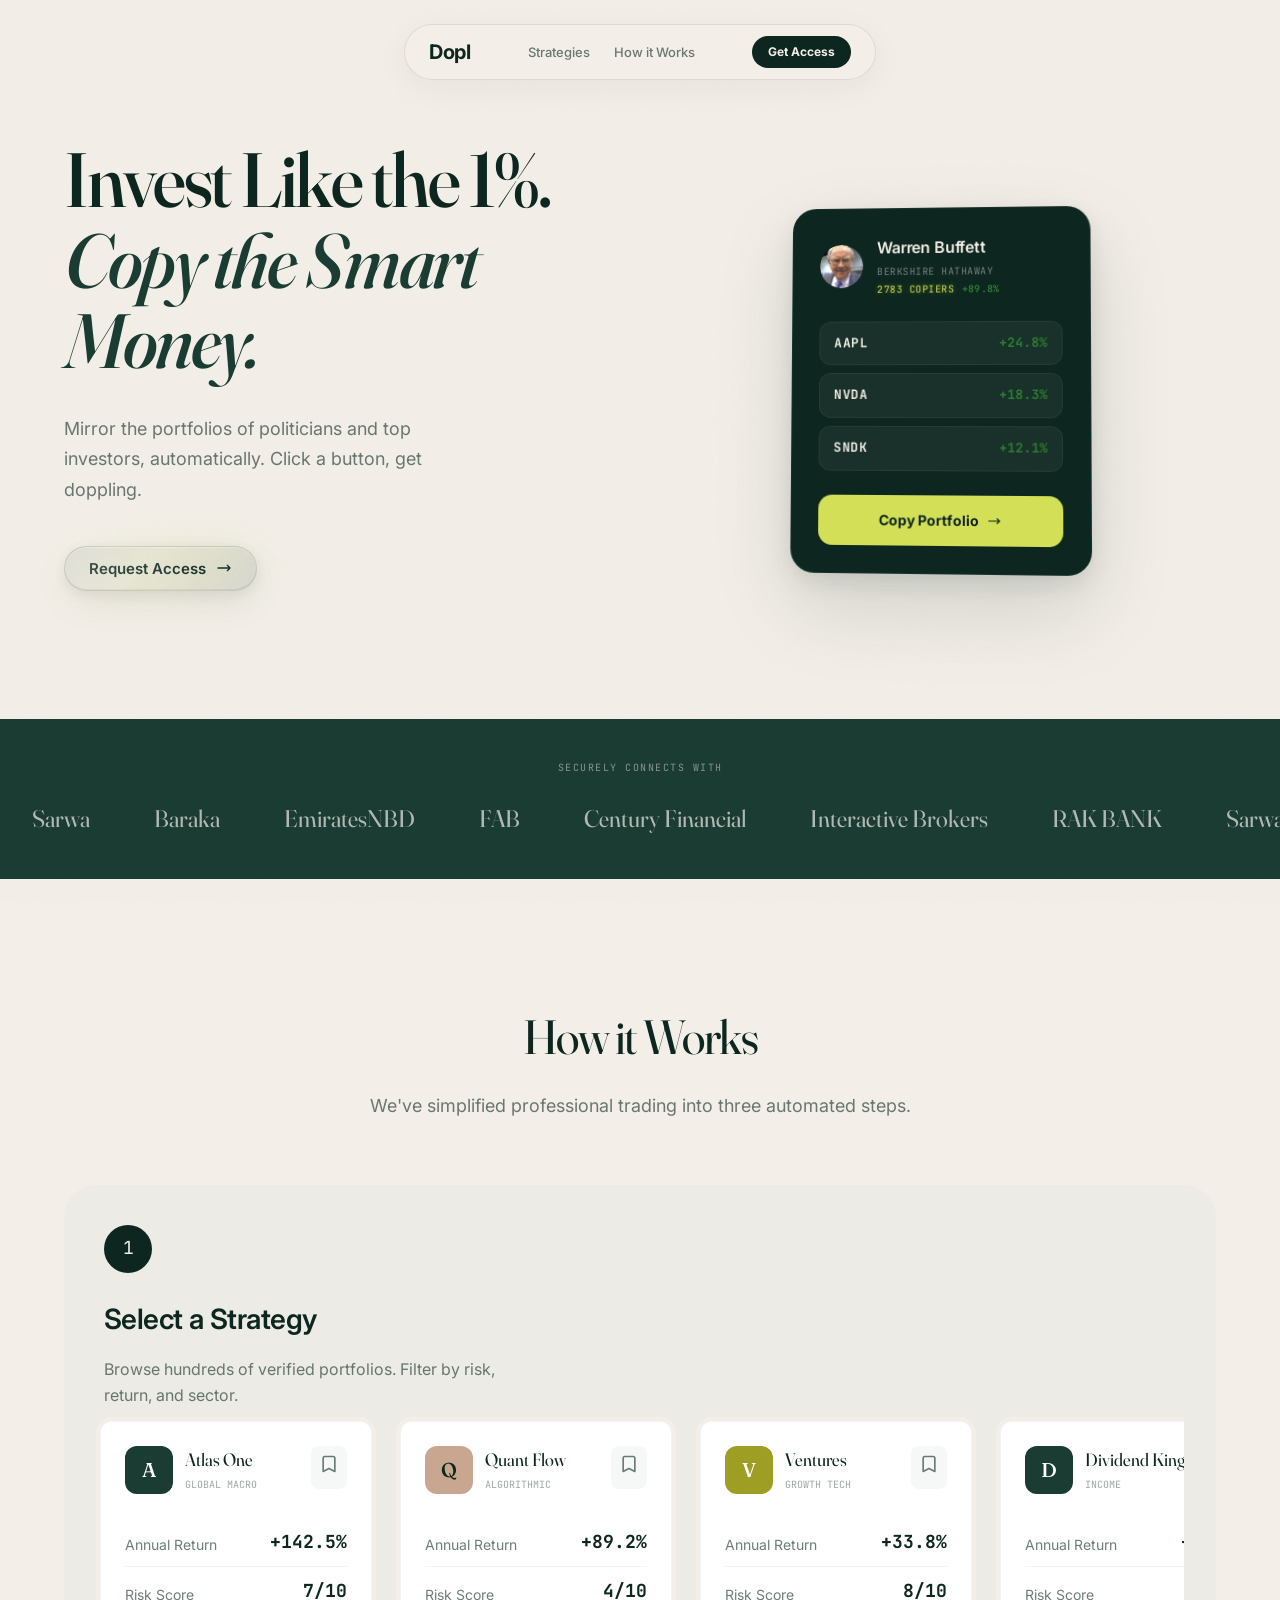
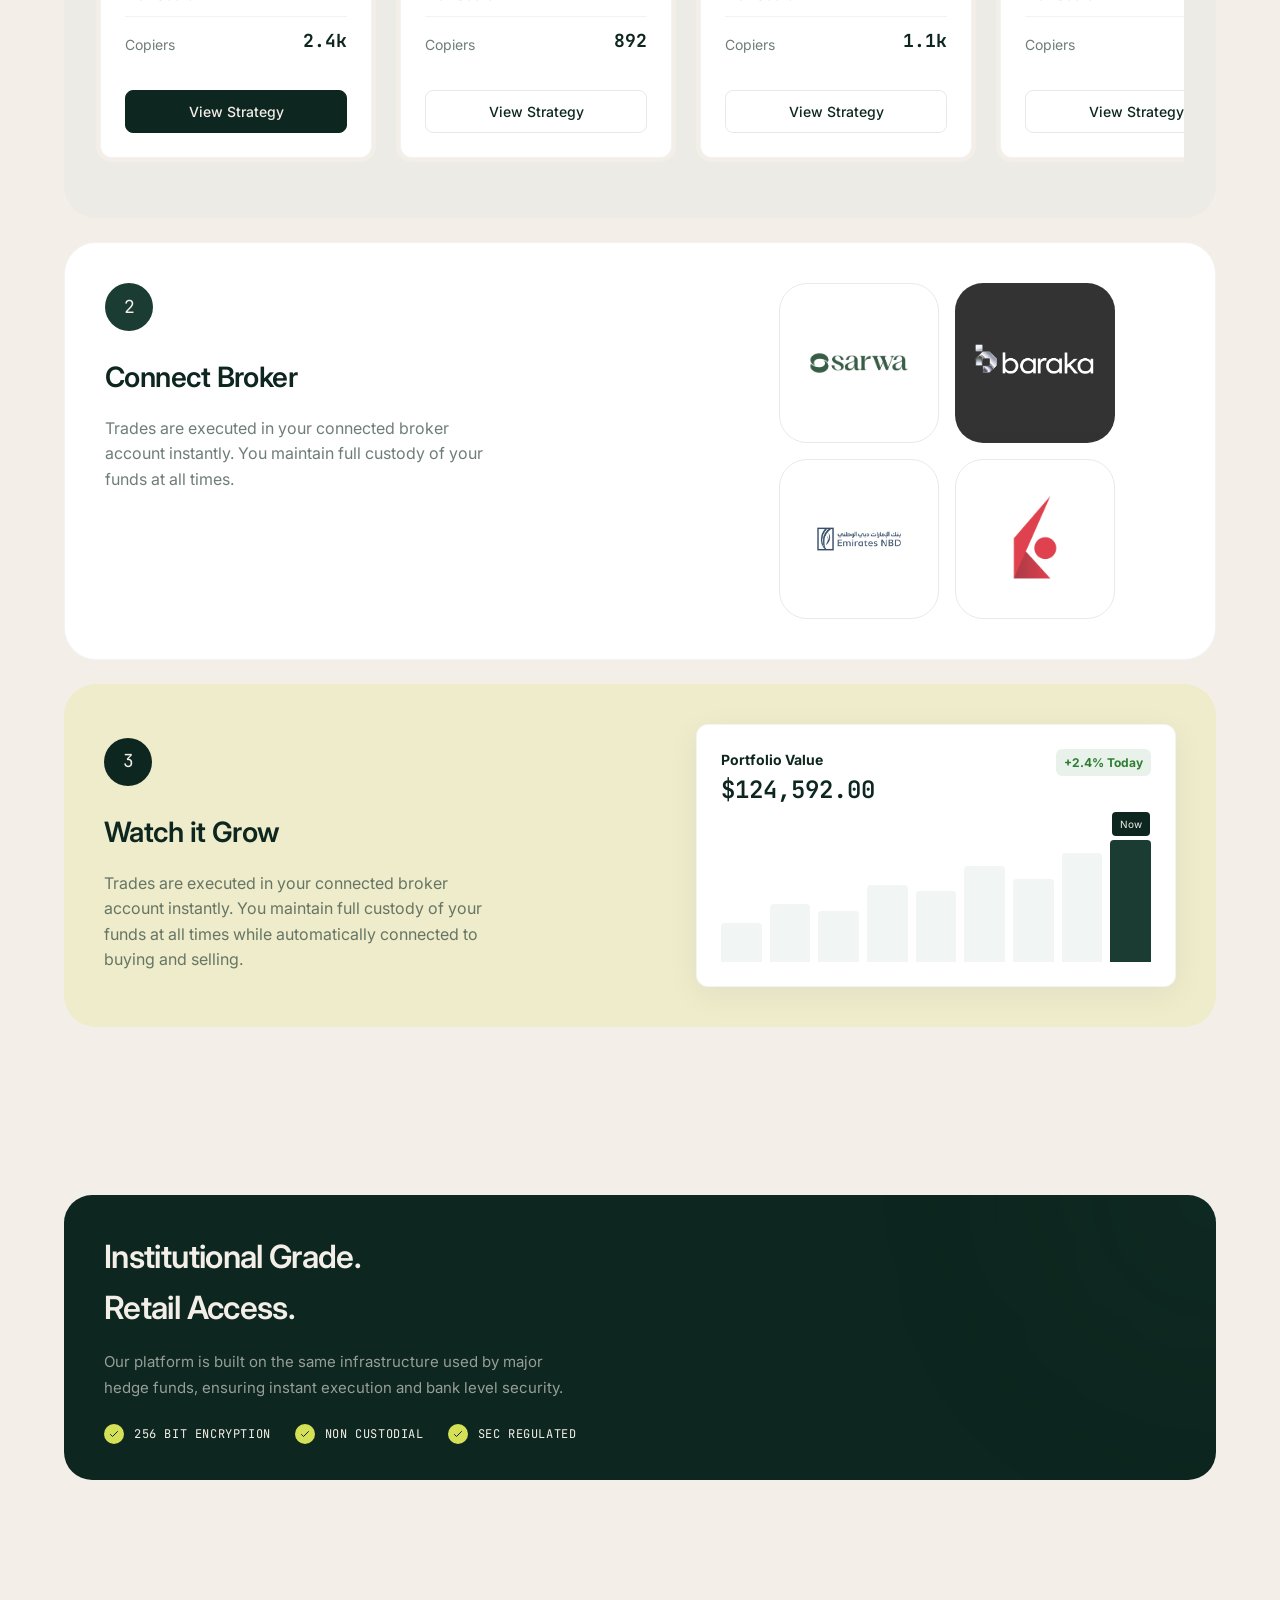
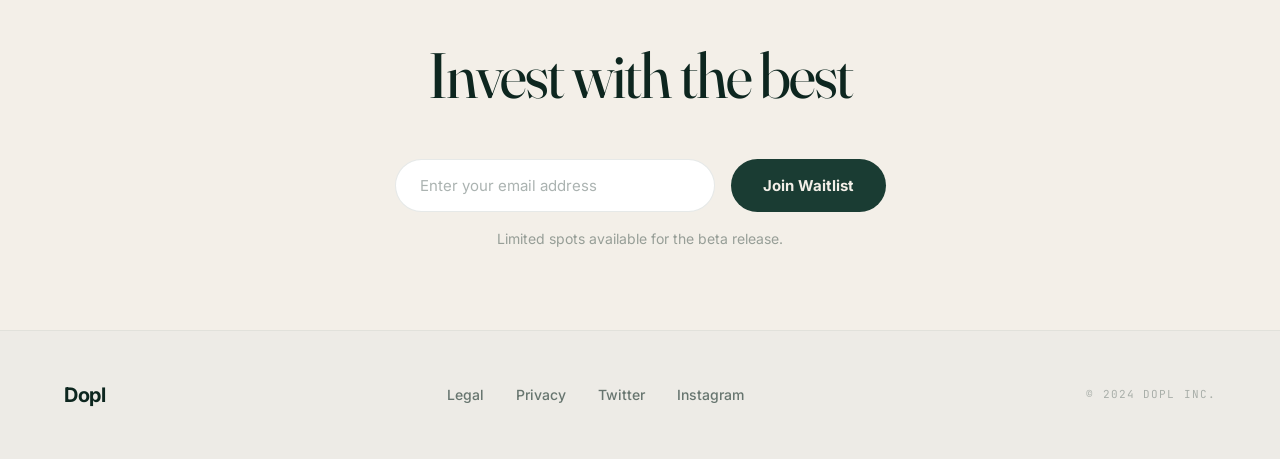
==== index.html @ 6d5a4314 "Initial commit: Dopl landing page" ====
<!DOCTYPE html>
<html lang="en">
<head>
  <meta charset="UTF-8">
  <meta name="viewport" content="width=device-width, initial-scale=1.0">
  <title>Dopl | Copy the Smart Money</title>

  <!-- SEO Meta -->
  <meta name="description" content="Mirror the trades of hedge funds, politicians, and top investors automatically. Non custodial, bank level security, instant execution.">
  <meta name="keywords" content="copy trading, investment, automated investing, portfolio management, hedge fund, smart money">

  <!-- Open Graph -->
  <meta property="og:title" content="Dopl | Copy the Smart Money">
  <meta property="og:description" content="Mirror the trades of hedge funds, politicians, and top investors automatically.">
  <meta property="og:type" content="website">
  <meta property="og:image" content="/images/og-image.png">

  <!-- Twitter Card -->
  <meta name="twitter:card" content="summary_large_image">
  <meta name="twitter:title" content="Dopl | Copy the Smart Money">
  <meta name="twitter:description" content="Mirror the trades of hedge funds, politicians, and top investors automatically.">

  <!-- Fonts -->
  <link rel="preconnect" href="https://fonts.googleapis.com">
  <link rel="preconnect" href="https://fonts.gstatic.com" crossorigin>
  <link href="https://fonts.googleapis.com/css2?family=Fraunces:ital,opsz,wght@0,9..144,300;0,9..144,400;0,9..144,500;0,9..144,600;0,9..144,700;1,9..144,400;1,9..144,500;1,9..144,600&family=Inter:wght@400;500;600;700&family=JetBrains+Mono:wght@400;500;600&display=swap" rel="stylesheet">

  <!-- Styles -->
  <link rel="stylesheet" href="styles.css">
</head>
<body>
  <!-- Paper Texture Overlay -->
  <div class="paper-texture"></div>

  <!-- Navigation (Floating Pill) -->
  <nav class="nav">
    <div class="nav-pill">
      <a href="/" class="nav-logo">Dopl</a>
      <div class="nav-links">
        <a href="#how-it-works">Strategies</a>
        <a href="#how-it-works">How it Works</a>
      </div>
      <a href="#waitlist" class="nav-cta">Get Access</a>
    </div>
  </nav>

  <!-- Hero Section (Two Column) -->
  <section class="hero">
    <div class="container hero-grid">
      <!-- Left: Copy (headline + subheadline) -->
      <div class="hero-copy" data-animate>
        <h1 class="hero-headline">
          Invest Like the 1%. <br>
          <span class="hero-headline-accent">Copy the Smart Money.</span>
        </h1>

        <p class="hero-subheadline">
          Mirror the portfolios of politicians and top investors, automatically. Click a button, get doppling.
        </p>
      </div>

      <!-- Left: Actions (buttons + trust) -->
      <div class="hero-actions" data-animate>
        <div class="hero-buttons">
          <div class="btn-glow-wrap">
            <div class="btn-glow"></div>
            <div class="hero-cta-wrap">
              <button class="btn-primary hero-cta-trigger">
                Request Access
                <svg width="16" height="16" fill="none" stroke="currentColor" viewBox="0 0 24 24"><path stroke-linecap="round" stroke-linejoin="round" stroke-width="2" d="M17 8l4 4m0 0l-4 4m4-4H3"></path></svg>
              </button>
              <form class="hero-cta-form">
                <input type="email" class="hero-cta-input" placeholder="Enter your email" required>
                <button type="submit" class="hero-cta-submit">
                  <svg width="16" height="16" fill="none" stroke="currentColor" viewBox="0 0 24 24"><path stroke-linecap="round" stroke-linejoin="round" stroke-width="2" d="M17 8l4 4m0 0l-4 4m4-4H3"></path></svg>
                </button>
              </form>
            </div>
          </div>
        </div>

      </div>

      <!-- Right: Rotating Portfolio Card -->
      <div class="hero-visual" data-animate>
        <div class="hero-card-wrap">
          <div class="depth-portfolio" id="hero-card">
            <div class="dp-header">
              <div class="dp-avatar">
                <img src="images/buffett.jpg" alt="Warren Buffett" class="dp-avatar-img" id="card-avatar">
              </div>
              <div>
                <div class="dp-name" id="card-name">Warren Buffett</div>
                <div class="dp-tag" id="card-tag">Berkshire Hathaway</div>
                <div class="dp-tag-row">
                  <span class="dp-copiers" id="card-copiers">2783 copiers</span>
                  <span class="dp-return-badge positive" id="card-return">+89.8%</span>
                </div>
              </div>
            </div>
            <div class="dp-holdings" id="card-holdings">
              <div class="dp-holding">
                <span class="dp-ticker">AAPL</span>
                <span class="dp-holding-return positive">+24.8%</span>
              </div>
              <div class="dp-holding">
                <span class="dp-ticker">NVDA</span>
                <span class="dp-holding-return positive">+18.3%</span>
              </div>
              <div class="dp-holding">
                <span class="dp-ticker">SNDK</span>
                <span class="dp-holding-return positive">+12.1%</span>
              </div>
            </div>
            <div class="dp-cta">
              <span>Copy Portfolio</span>
              <svg width="14" height="14" fill="none" stroke="currentColor" viewBox="0 0 24 24"><path stroke-linecap="round" stroke-linejoin="round" stroke-width="2" d="M17 8l4 4m0 0l-4 4m4-4H3"/></svg>
            </div>
          </div>
        </div>
      </div>
    </div>
  </section>

  <!-- Broker Ticker -->
  <section class="broker-ticker">
    <div class="container">
      <p class="ticker-label">Securely connects with</p>
    </div>
    <div class="ticker-track">
      <div class="ticker-content">
        <span>Sarwa</span>
        <span>Baraka</span>
        <span>EmiratesNBD</span>
        <span>FAB</span>
        <span>Century Financial</span>
        <span>Interactive Brokers</span>
        <span>RAK BANK</span>
        <span>Sarwa</span>
        <span>Baraka</span>
        <span>EmiratesNBD</span>
        <span>FAB</span>
        <span>Century Financial</span>
        <span>Interactive Brokers</span>
        <span>RAK BANK</span>
      </div>
    </div>
  </section>

  <!-- How It Works (Bento Grid) -->
  <section id="how-it-works" class="how-it-works">
    <div class="container">
      <div class="section-header" data-animate>
        <h2 class="section-title">How it Works</h2>
        <p class="section-subtitle">We've simplified professional trading into three automated steps.</p>
      </div>

      <div class="bento-grid">
        <!-- Step 1: Full Width with scrollable strategies -->
        <div class="bento-card bento-full bento-stone" data-animate>
          <div class="bento-text">
            <div class="bento-number">1</div>
            <h3 class="bento-title">Select a Strategy</h3>
            <p class="bento-description">Browse hundreds of verified portfolios. Filter by risk, return, and sector.</p>
          </div>
          <div class="bento-strategies-scroll">
            <!-- Card 1 -->
            <div class="strategy-card">
              <div class="strategy-card-inner">
                <div class="strategy-top">
                  <div class="strategy-info">
                    <div class="strategy-avatar bg-forest">A</div>
                    <div>
                      <h3 class="strategy-name">Atlas One</h3>
                      <p class="strategy-category">Global Macro</p>
                    </div>
                  </div>
                  <div class="strategy-bookmark">
                    <svg width="20" height="20" fill="none" stroke="currentColor" viewBox="0 0 24 24"><path stroke-linecap="round" stroke-linejoin="round" stroke-width="2" d="M5 5a2 2 0 012-2h10a2 2 0 012 2v16l-7-3.5L5 21V5z"></path></svg>
                  </div>
                </div>
                <div class="strategy-stats">
                  <div class="strategy-stat">
                    <span class="strategy-stat-label">Annual Return</span>
                    <span class="strategy-stat-value positive">+142.5%</span>
                  </div>
                  <div class="strategy-stat">
                    <span class="strategy-stat-label">Risk Score</span>
                    <span class="strategy-stat-value">7/10</span>
                  </div>
                  <div class="strategy-stat">
                    <span class="strategy-stat-label">Copiers</span>
                    <span class="strategy-stat-value">2.4k</span>
                  </div>
                </div>
                <button class="strategy-btn strategy-btn-primary">View Strategy</button>
              </div>
            </div>

            <!-- Card 2 -->
            <div class="strategy-card">
              <div class="strategy-card-inner">
                <div class="strategy-top">
                  <div class="strategy-info">
                    <div class="strategy-avatar bg-clay">Q</div>
                    <div>
                      <h3 class="strategy-name">Quant Flow</h3>
                      <p class="strategy-category">Algorithmic</p>
                    </div>
                  </div>
                  <div class="strategy-bookmark">
                    <svg width="20" height="20" fill="none" stroke="currentColor" viewBox="0 0 24 24"><path stroke-linecap="round" stroke-linejoin="round" stroke-width="2" d="M5 5a2 2 0 012-2h10a2 2 0 012 2v16l-7-3.5L5 21V5z"></path></svg>
                  </div>
                </div>
                <div class="strategy-stats">
                  <div class="strategy-stat">
                    <span class="strategy-stat-label">Annual Return</span>
                    <span class="strategy-stat-value positive">+89.2%</span>
                  </div>
                  <div class="strategy-stat">
                    <span class="strategy-stat-label">Risk Score</span>
                    <span class="strategy-stat-value">4/10</span>
                  </div>
                  <div class="strategy-stat">
                    <span class="strategy-stat-label">Copiers</span>
                    <span class="strategy-stat-value">892</span>
                  </div>
                </div>
                <button class="strategy-btn">View Strategy</button>
              </div>
            </div>

            <!-- Card 3 -->
            <div class="strategy-card">
              <div class="strategy-card-inner">
                <div class="strategy-top">
                  <div class="strategy-info">
                    <div class="strategy-avatar bg-highlight-dark">V</div>
                    <div>
                      <h3 class="strategy-name">Ventures</h3>
                      <p class="strategy-category">Growth Tech</p>
                    </div>
                  </div>
                  <div class="strategy-bookmark">
                    <svg width="20" height="20" fill="none" stroke="currentColor" viewBox="0 0 24 24"><path stroke-linecap="round" stroke-linejoin="round" stroke-width="2" d="M5 5a2 2 0 012-2h10a2 2 0 012 2v16l-7-3.5L5 21V5z"></path></svg>
                  </div>
                </div>
                <div class="strategy-stats">
                  <div class="strategy-stat">
                    <span class="strategy-stat-label">Annual Return</span>
                    <span class="strategy-stat-value positive">+33.8%</span>
                  </div>
                  <div class="strategy-stat">
                    <span class="strategy-stat-label">Risk Score</span>
                    <span class="strategy-stat-value">8/10</span>
                  </div>
                  <div class="strategy-stat">
                    <span class="strategy-stat-label">Copiers</span>
                    <span class="strategy-stat-value">1.1k</span>
                  </div>
                </div>
                <button class="strategy-btn">View Strategy</button>
              </div>
            </div>

            <!-- Card 4 -->
            <div class="strategy-card">
              <div class="strategy-card-inner">
                <div class="strategy-top">
                  <div class="strategy-info">
                    <div class="strategy-avatar bg-forest">D</div>
                    <div>
                      <h3 class="strategy-name">Dividend Kings</h3>
                      <p class="strategy-category">Income</p>
                    </div>
                  </div>
                  <div class="strategy-bookmark">
                    <svg width="20" height="20" fill="none" stroke="currentColor" viewBox="0 0 24 24"><path stroke-linecap="round" stroke-linejoin="round" stroke-width="2" d="M5 5a2 2 0 012-2h10a2 2 0 012 2v16l-7-3.5L5 21V5z"></path></svg>
                  </div>
                </div>
                <div class="strategy-stats">
                  <div class="strategy-stat">
                    <span class="strategy-stat-label">Annual Return</span>
                    <span class="strategy-stat-value positive">+18.4%</span>
                  </div>
                  <div class="strategy-stat">
                    <span class="strategy-stat-label">Risk Score</span>
                    <span class="strategy-stat-value">3/10</span>
                  </div>
                  <div class="strategy-stat">
                    <span class="strategy-stat-label">Copiers</span>
                    <span class="strategy-stat-value">3.2k</span>
                  </div>
                </div>
                <button class="strategy-btn">View Strategy</button>
              </div>
            </div>

            <!-- Card 5 -->
            <div class="strategy-card">
              <div class="strategy-card-inner">
                <div class="strategy-top">
                  <div class="strategy-info">
                    <div class="strategy-avatar bg-clay">M</div>
                    <div>
                      <h3 class="strategy-name">Momentum</h3>
                      <p class="strategy-category">Swing Trade</p>
                    </div>
                  </div>
                  <div class="strategy-bookmark">
                    <svg width="20" height="20" fill="none" stroke="currentColor" viewBox="0 0 24 24"><path stroke-linecap="round" stroke-linejoin="round" stroke-width="2" d="M5 5a2 2 0 012-2h10a2 2 0 012 2v16l-7-3.5L5 21V5z"></path></svg>
                  </div>
                </div>
                <div class="strategy-stats">
                  <div class="strategy-stat">
                    <span class="strategy-stat-label">Annual Return</span>
                    <span class="strategy-stat-value positive">+67.2%</span>
                  </div>
                  <div class="strategy-stat">
                    <span class="strategy-stat-label">Risk Score</span>
                    <span class="strategy-stat-value">6/10</span>
                  </div>
                  <div class="strategy-stat">
                    <span class="strategy-stat-label">Copiers</span>
                    <span class="strategy-stat-value">1.8k</span>
                  </div>
                </div>
                <button class="strategy-btn">View Strategy</button>
              </div>
            </div>

            <!-- Card 6 -->
            <div class="strategy-card">
              <div class="strategy-card-inner">
                <div class="strategy-top">
                  <div class="strategy-info">
                    <div class="strategy-avatar bg-highlight-dark">S</div>
                    <div>
                      <h3 class="strategy-name">Safe Haven</h3>
                      <p class="strategy-category">Defensive</p>
                    </div>
                  </div>
                  <div class="strategy-bookmark">
                    <svg width="20" height="20" fill="none" stroke="currentColor" viewBox="0 0 24 24"><path stroke-linecap="round" stroke-linejoin="round" stroke-width="2" d="M5 5a2 2 0 012-2h10a2 2 0 012 2v16l-7-3.5L5 21V5z"></path></svg>
                  </div>
                </div>
                <div class="strategy-stats">
                  <div class="strategy-stat">
                    <span class="strategy-stat-label">Annual Return</span>
                    <span class="strategy-stat-value positive">+12.1%</span>
                  </div>
                  <div class="strategy-stat">
                    <span class="strategy-stat-label">Risk Score</span>
                    <span class="strategy-stat-value">2/10</span>
                  </div>
                  <div class="strategy-stat">
                    <span class="strategy-stat-label">Copiers</span>
                    <span class="strategy-stat-value">4.5k</span>
                  </div>
                </div>
                <button class="strategy-btn">View Strategy</button>
              </div>
            </div>
          </div>
        </div>

        <!-- Step 2: Full Width -->
        <div class="bento-card bento-full bento-white" data-animate>
          <div class="bento-step2-layout">
            <div class="bento-step2-text">
              <div class="bento-number bento-number-forest">2</div>
              <h3 class="bento-title">Connect Broker</h3>
              <p class="bento-description bento-description-sm">Trades are executed in your connected broker account instantly. You maintain full custody of your funds at all times.</p>
            </div>
            <div class="bento-broker-icons">
              <div class="broker-icon-box">
                <img src="images/sarwa.png" alt="Sarwa" class="broker-logo">
              </div>
              <div class="broker-icon-box">
                <img src="images/baraka.png" alt="Baraka" class="broker-logo broker-logo-dark">
              </div>
              <div class="broker-icon-box">
                <img src="images/ENBD.jpg" alt="Emirates NBD" class="broker-logo">
              </div>
              <div class="broker-icon-box">
                <img src="images/interactive brokers .png" alt="Interactive Brokers" class="broker-logo">
              </div>
            </div>
          </div>
        </div>

        <!-- Step 3: Full Width -->
        <div class="bento-card bento-full bento-highlight" data-animate>
          <div class="bento-step3-layout">
            <div class="bento-text">
              <div class="bento-number">3</div>
              <h3 class="bento-title">Watch it Grow</h3>
              <p class="bento-description">Trades are executed in your connected broker account instantly. You maintain full custody of your funds at all times while automatically connected to buying and selling.</p>
            </div>
            <div class="bento-portfolio-card">
              <div class="portfolio-card-header">
                <div>
                  <div class="portfolio-card-label">Portfolio Value</div>
                  <div class="portfolio-card-value">$124,592.00</div>
                </div>
                <div class="portfolio-card-badge">+2.4% Today</div>
              </div>
              <div class="portfolio-card-chart">
                <div class="pchart-bar" style="height: 30%"></div>
                <div class="pchart-bar" style="height: 45%"></div>
                <div class="pchart-bar" style="height: 40%"></div>
                <div class="pchart-bar" style="height: 60%"></div>
                <div class="pchart-bar" style="height: 55%"></div>
                <div class="pchart-bar" style="height: 75%"></div>
                <div class="pchart-bar" style="height: 65%"></div>
                <div class="pchart-bar" style="height: 85%"></div>
                <div class="pchart-bar pchart-bar-active" style="height: 95%">
                  <span class="pchart-now">Now</span>
                </div>
              </div>
            </div>
          </div>
        </div>
      </div>
    </div>
  </section>

  <!-- Trust Section (Dark Card) -->
  <section class="trust-section">
    <div class="container">
      <div class="trust-card" data-animate>
        <div class="trust-blur"></div>

        <div class="trust-content">
          <h2 class="trust-headline">Institutional Grade. <br>Retail Access.</h2>
          <p class="trust-description">Our platform is built on the same infrastructure used by major hedge funds, ensuring instant execution and bank level security.</p>

          <div class="trust-features">
            <div class="trust-feature">
              <div class="trust-check">
                <svg width="16" height="16" fill="none" stroke="currentColor" viewBox="0 0 24 24"><path stroke-linecap="round" stroke-linejoin="round" stroke-width="2" d="M5 13l4 4L19 7"></path></svg>
              </div>
              <span>256 bit Encryption</span>
            </div>
            <div class="trust-feature">
              <div class="trust-check">
                <svg width="16" height="16" fill="none" stroke="currentColor" viewBox="0 0 24 24"><path stroke-linecap="round" stroke-linejoin="round" stroke-width="2" d="M5 13l4 4L19 7"></path></svg>
              </div>
              <span>Non Custodial</span>
            </div>
            <div class="trust-feature">
              <div class="trust-check">
                <svg width="16" height="16" fill="none" stroke="currentColor" viewBox="0 0 24 24"><path stroke-linecap="round" stroke-linejoin="round" stroke-width="2" d="M5 13l4 4L19 7"></path></svg>
              </div>
              <span>SEC Regulated</span>
            </div>
          </div>
        </div>
      </div>
    </div>
  </section>

  <!-- Footer with Waitlist CTA -->
  <footer class="footer">
    <!-- Waitlist CTA -->
    <div class="footer-cta" id="waitlist">
      <h2 class="footer-cta-headline" data-animate>Invest with the best</h2>
      <form class="waitlist-form" data-animate>
        <input type="email" class="waitlist-input" placeholder="Enter your email address" required>
        <button type="submit" class="waitlist-btn">Join Waitlist</button>
      </form>
      <div class="waitlist-success">
        <svg width="18" height="18" fill="none" stroke="currentColor" viewBox="0 0 24 24"><path stroke-linecap="round" stroke-linejoin="round" stroke-width="2" d="M5 13l4 4L19 7"></path></svg>
        <span>You're on the list! <strong class="waitlist-position"></strong></span>
      </div>
      <div class="waitlist-error">Please enter a valid email address.</div>
      <p class="footer-cta-note" data-animate>Limited spots available for the beta release.</p>
    </div>

    <!-- Footer Bar -->
    <div class="footer-bar">
      <div class="container footer-bar-inner">
        <a href="/" class="nav-logo">Dopl</a>
        <div class="footer-links">
          <a href="#">Legal</a>
          <a href="#">Privacy</a>
          <a href="#">Twitter</a>
          <a href="#">Instagram</a>
        </div>
        <span class="footer-copy">&copy; 2024 Dopl Inc.</span>
      </div>
    </div>
  </footer>

  <script src="script.js"></script>
</body>
</html>
---- styles.css ----
/* ============================================
   CoPilot Landing Page v2
   Copy the Smart Money
   ============================================ */

:root {
  --paper: #F3EFE8;
  --ink: #0D261F;
  --forest: #1A3C33;
  --clay: #C9A690;
  --stone: #D0DCD9;
  --highlight: #D4E157;
  --positive: #2E7D32;
  --negative: #D64045;

  --font-heading: 'Fraunces', serif;
  --font-body: 'Inter', sans-serif;
  --font-mono: 'JetBrains Mono', monospace;

  --container-max: 1200px;
  --transition-fast: 0.15s ease;
  --transition-medium: 0.3s ease;
  --transition-slow: 0.6s cubic-bezier(0.4, 0, 0.2, 1);
}

/* Reset */
*, *::before, *::after { box-sizing: border-box; margin: 0; padding: 0; }
html { scroll-behavior: smooth; -webkit-font-smoothing: antialiased; -moz-osx-font-smoothing: grayscale; }

body {
  font-family: var(--font-body);
  background: var(--paper);
  color: var(--ink);
  line-height: 1.6;
  overflow-x: hidden;
}

::selection { background: var(--highlight); color: var(--ink); }

.paper-texture {
  position: fixed;
  inset: 0;
  pointer-events: none;
  z-index: 50;
  mix-blend-mode: multiply;
  background-image: url("data:image/svg+xml,%3Csvg viewBox='0 0 200 200' xmlns='http://www.w3.org/2000/svg'%3E%3Cfilter id='n'%3E%3CfeTurbulence type='fractalNoise' baseFrequency='0.65' numOctaves='3' stitchTiles='stitch'/%3E%3C/filter%3E%3Crect width='100%25' height='100%25' filter='url(%23n)' opacity='0.03'/%3E%3C/svg%3E");
  background-repeat: repeat;
  background-size: 200px 200px;
}

.container { max-width: var(--container-max); margin: 0 auto; padding: 0 24px; }

/* Shared Colors */
.bg-forest { background: var(--forest); color: #fff; }
.bg-clay { background: var(--clay); color: var(--ink); }
.bg-highlight { background: var(--highlight); color: var(--ink); }
.bg-highlight-dark { background: #9E9D24; color: #fff; }
.bg-stone { background: var(--stone); color: var(--ink); }
.bg-ink { background: var(--ink); color: var(--paper); }
.bg-forest-light { background: rgba(26, 60, 51, 0.08); color: var(--forest); }
.bg-clay-light { background: rgba(201, 166, 144, 0.15); color: #8B6914; }
.bg-highlight-light { background: rgba(212, 225, 87, 0.2); color: #5D6016; }
.positive { color: var(--positive); }

/* ============================================
   Navigation (Floating Pill)
   ============================================ */
.nav {
  position: fixed;
  top: 24px;
  left: 50%;
  transform: translateX(-50%);
  z-index: 100;
  width: 100%;
  max-width: 520px;
  padding: 0 24px;
}

.nav-pill {
  display: flex;
  align-items: center;
  justify-content: space-between;
  height: 56px;
  padding: 0 24px;
  background: rgba(243, 239, 232, 0.9);
  backdrop-filter: blur(16px);
  -webkit-backdrop-filter: blur(16px);
  border: 1px solid rgba(13, 38, 31, 0.1);
  border-radius: 100px;
  box-shadow: 0 8px 32px rgba(13, 38, 31, 0.05);
  transition: box-shadow var(--transition-medium);
}

.nav-logo {
  font-family: var(--font-body);
  font-size: 20px;
  font-weight: 700;
  color: var(--ink);
  text-decoration: none;
  letter-spacing: -0.02em;
}

.nav-links {
  display: flex;
  align-items: center;
  gap: 24px;
}

.nav-links a {
  font-size: 13px;
  font-weight: 500;
  color: rgba(13, 38, 31, 0.6);
  text-decoration: none;
  transition: color var(--transition-fast);
}

.nav-links a:hover { color: var(--ink); }

.nav-cta {
  display: inline-flex;
  align-items: center;
  padding: 6px 16px;
  background: var(--ink);
  color: var(--paper);
  font-size: 12px;
  font-weight: 700;
  text-decoration: none;
  border-radius: 100px;
  transition: transform var(--transition-fast), background var(--transition-fast);
}

.nav-cta:hover {
  transform: scale(1.05);
  background: rgba(13, 38, 31, 0.9);
}

/* ============================================
   Hero Section
   ============================================ */
.hero {
  padding: 140px 0 80px;
  position: relative;
}

.hero-grid {
  display: grid;
  grid-template-columns: 1fr 1fr;
  grid-template-rows: auto auto;
  grid-template-areas:
    "copy visual"
    "actions visual";
  gap: 0 48px;
  align-items: center;
}

.hero-copy {
  grid-area: copy;
  max-width: 540px;
  align-self: end;
}

.hero-actions {
  grid-area: actions;
  max-width: 540px;
  align-self: start;
}

.hero-visual {
  grid-area: visual;
}

.hero-badge {
  display: inline-flex;
  align-items: center;
  gap: 8px;
  padding: 6px 14px;
  background: rgba(26, 60, 51, 0.05);
  border: 1px solid rgba(26, 60, 51, 0.1);
  border-radius: 100px;
  margin-bottom: 32px;
}

.badge-dot {
  width: 6px;
  height: 6px;
  border-radius: 50%;
  background: var(--positive);
  animation: pulse-dot 2s ease-in-out infinite;
}

@keyframes pulse-dot {
  0%, 100% { opacity: 1; }
  50% { opacity: 0.3; }
}

.badge-label {
  font-family: var(--font-mono);
  font-size: 10px;
  text-transform: uppercase;
  letter-spacing: 0.1em;
  color: rgba(13, 38, 31, 0.6);
}

.hero-headline {
  font-family: var(--font-heading);
  font-size: clamp(48px, 6vw, 80px);
  font-weight: 500;
  line-height: 1.05;
  letter-spacing: -0.03em;
  color: var(--ink);
  margin-bottom: 32px;
  font-variation-settings: 'opsz' 144;
}

.hero-headline-accent {
  font-style: italic;
  color: var(--forest);
}

.hero-subheadline {
  font-size: 18px;
  color: rgba(13, 38, 31, 0.6);
  max-width: 400px;
  line-height: 1.7;
  margin-bottom: 0;
  padding-bottom: 40px;
}

/* Buttons */
.hero-buttons {
  display: flex;
  align-items: center;
  gap: 16px;
  margin-bottom: 48px;
}

.btn-glow-wrap {
  position: relative;
}

.btn-glow {
  position: absolute;
  inset: -6px;
  background: linear-gradient(135deg, rgba(255,255,255,0.6), rgba(212, 225, 87, 0.3), rgba(208, 220, 217, 0.5));
  border-radius: 100px;
  filter: blur(16px);
  opacity: 0.4;
  transition: opacity 0.4s;
  pointer-events: none;
}

.btn-glow-wrap:hover .btn-glow { opacity: 0.7; }

.btn-primary {
  position: relative;
  display: inline-flex;
  align-items: center;
  gap: 10px;
  padding: 12px 24px;
  background: linear-gradient(
    135deg,
    rgba(13, 38, 31, 0.12) 0%,
    rgba(13, 38, 31, 0.06) 40%,
    rgba(13, 38, 31, 0.10) 100%
  );
  color: var(--ink);
  font-family: var(--font-body);
  font-size: 15px;
  font-weight: 600;
  text-decoration: none;
  border-radius: 100px;
  border: 1px solid rgba(13, 38, 31, 0.1);
  cursor: pointer;
  backdrop-filter: blur(20px) saturate(1.4);
  -webkit-backdrop-filter: blur(20px) saturate(1.4);
  box-shadow:
    0 1px 0 0 rgba(255, 255, 255, 0.3) inset,
    0 -1px 0 0 rgba(0, 0, 0, 0.06) inset,
    0 4px 16px rgba(13, 38, 31, 0.08),
    0 12px 40px rgba(13, 38, 31, 0.06);
  transition: all 0.3s cubic-bezier(0.4, 0, 0.2, 1);
  overflow: hidden;
}

.btn-primary::before {
  content: '';
  position: absolute;
  top: 0;
  left: -100%;
  width: 200%;
  height: 100%;
  background: linear-gradient(
    90deg,
    transparent 0%,
    rgba(255, 255, 255, 0.12) 25%,
    rgba(255, 255, 255, 0.2) 50%,
    rgba(255, 255, 255, 0.12) 75%,
    transparent 100%
  );
  transition: left 0.6s cubic-bezier(0.4, 0, 0.2, 1);
  pointer-events: none;
}

.btn-primary:hover::before {
  left: 100%;
}

.btn-primary:hover {
  background: linear-gradient(
    135deg,
    rgba(13, 38, 31, 0.18) 0%,
    rgba(13, 38, 31, 0.10) 40%,
    rgba(13, 38, 31, 0.15) 100%
  );
  border-color: rgba(13, 38, 31, 0.18);
  box-shadow:
    0 1px 0 0 rgba(255, 255, 255, 0.35) inset,
    0 -1px 0 0 rgba(0, 0, 0, 0.06) inset,
    0 8px 24px rgba(13, 38, 31, 0.1),
    0 16px 48px rgba(13, 38, 31, 0.08);
  transform: translateY(-1px);
}

.btn-primary svg { transition: transform var(--transition-fast); }
.btn-primary:hover svg { transform: translateX(4px); }

.btn-secondary {
  display: inline-flex;
  align-items: center;
  gap: 8px;
  padding: 16px 32px;
  background: transparent;
  color: var(--ink);
  font-family: var(--font-body);
  font-size: 16px;
  font-weight: 500;
  text-decoration: none;
  border-radius: 100px;
  border: 1px solid rgba(13, 38, 31, 0.1);
  transition: background var(--transition-fast);
}

.btn-secondary:hover { background: rgba(208, 220, 217, 0.2); }

/* Hero CTA Expand */
.hero-cta-wrap {
  position: relative;
  display: inline-flex;
}

.hero-cta-trigger {
  transition: all 0.4s cubic-bezier(0.4, 0, 0.2, 1);
}

.hero-cta-form {
  position: absolute;
  top: 0;
  left: 0;
  right: 0;
  bottom: 0;
  display: flex;
  align-items: center;
  gap: 0;
  opacity: 0;
  pointer-events: none;
  transition: all 0.4s cubic-bezier(0.4, 0, 0.2, 1);
}

.hero-cta-wrap.expanded .hero-cta-trigger {
  opacity: 0;
  pointer-events: none;
}

.hero-cta-wrap.expanded .hero-cta-form {
  opacity: 1;
  pointer-events: auto;
}

.hero-cta-wrap.expanded {
  min-width: 340px;
}

.hero-cta-input {
  flex: 1;
  height: 100%;
  padding: 12px 16px;
  background: rgba(255, 255, 255, 0.9);
  border: 1px solid rgba(13, 38, 31, 0.15);
  border-right: none;
  border-radius: 100px 0 0 100px;
  font-family: var(--font-body);
  font-size: 14px;
  color: var(--ink);
  outline: none;
  transition: all 0.3s ease;
}

.hero-cta-input:focus {
  background: #fff;
  border-color: rgba(13, 38, 31, 0.3);
}

.hero-cta-input::placeholder {
  color: rgba(13, 38, 31, 0.4);
}

.hero-cta-submit {
  height: 100%;
  padding: 12px 20px;
  background: var(--ink);
  border: none;
  border-radius: 0 100px 100px 0;
  color: var(--paper);
  cursor: pointer;
  display: flex;
  align-items: center;
  justify-content: center;
  transition: all 0.3s ease;
}

.hero-cta-submit:hover {
  background: var(--forest);
}

.hero-cta-submit svg {
  transition: transform 0.3s ease;
}

.hero-cta-submit:hover svg {
  transform: translateX(3px);
}

.hero-cta-wrap.success .hero-cta-input {
  background: rgba(46, 125, 50, 0.1);
  border-color: var(--positive);
}

/* Hero Visual — Single Card */
.hero-visual {
  position: relative;
  display: flex;
  align-items: center;
  justify-content: center;
  perspective: 800px;
}

.hero-card-wrap {
  transform: rotateY(-3deg) rotateX(2deg);
  transition: transform 0.6s cubic-bezier(0.4, 0, 0.2, 1);
}

.hero-card-wrap:hover {
  transform: rotateY(0deg) rotateX(0deg);
}

.depth-portfolio {
  width: 300px;
  background: var(--ink);
  color: var(--paper);
  border-radius: 24px;
  padding: 28px;
  box-shadow:
    0 8px 24px rgba(13, 38, 31, 0.1),
    0 32px 80px rgba(13, 38, 31, 0.15),
    0 0 0 1px rgba(255, 255, 255, 0.05) inset;
}

/* Glitch transition for card rotation */
@keyframes glitch {
  0% { transform: translate(0); filter: blur(0); }
  15% { transform: translate(-3px, 1px) skewX(-2deg); filter: blur(1px); }
  30% { transform: translate(3px, -1px) skewX(2deg); filter: blur(2px); }
  45% { transform: translate(-2px, 2px) skewX(-1deg); filter: blur(1px); }
  60% { transform: translate(2px, -2px) skewX(1deg); filter: blur(0); }
  75% { transform: translate(-1px, 1px); filter: blur(0); }
  100% { transform: translate(0); filter: blur(0); }
}

.card-transitioning .dp-name,
.card-transitioning .dp-tag,
.card-transitioning .dp-copiers,
.card-transitioning .dp-return-badge,
.card-transitioning .dp-avatar-img,
.card-transitioning .dp-holding {
  animation: glitch 0.15s ease-out;
}

.dp-header {
  display: flex;
  align-items: center;
  gap: 14px;
  margin-bottom: 24px;
}

.dp-avatar {
  width: 44px;
  height: 44px;
  border-radius: 50%;
  display: flex;
  align-items: center;
  justify-content: center;
  flex-shrink: 0;
  overflow: hidden;
}

.dp-avatar svg { color: var(--paper); }

.dp-avatar-img {
  width: 100%;
  height: 100%;
  object-fit: cover;
  border-radius: 50%;
}

.dp-avatar-initials {
  font-family: var(--font-heading);
  font-size: 15px;
  font-weight: 600;
  color: var(--paper);
  font-variation-settings: 'opsz' 144;
  letter-spacing: -0.02em;
}

.dp-name {
  font-family: var(--font-body);
  font-size: 16px;
  font-weight: 600;
  color: var(--paper);
  letter-spacing: -0.01em;
}

.dp-tag {
  font-family: var(--font-mono);
  font-size: 10px;
  color: rgba(243, 239, 232, 0.45);
  text-transform: uppercase;
  letter-spacing: 0.05em;
  margin-top: 3px;
}

.dp-tag-row {
  display: flex;
  align-items: center;
  gap: 8px;
  margin-top: 2px;
}

.dp-copiers {
  font-family: var(--font-mono);
  font-size: 10px;
  letter-spacing: 0.05em;
  text-transform: uppercase;
  color: var(--highlight);
  text-shadow:
    0 0 6px rgba(212, 225, 87, 0.4),
    0 0 16px rgba(212, 225, 87, 0.2);
}

.dp-return-badge {
  font-family: var(--font-mono);
  font-size: 10px;
  font-weight: 700;
  letter-spacing: 0.02em;
}

.dp-holdings {
  display: flex;
  flex-direction: column;
  gap: 8px;
  margin-bottom: 24px;
}

.dp-holding {
  display: flex;
  justify-content: space-between;
  align-items: center;
  padding: 11px 14px;
  background: rgba(255, 255, 255, 0.05);
  border-radius: 12px;
  border: 1px solid rgba(255, 255, 255, 0.06);
}

.dp-ticker {
  font-family: var(--font-mono);
  font-size: 13px;
  font-weight: 700;
  color: var(--paper);
  letter-spacing: 0.05em;
}

.dp-holding-return {
  font-family: var(--font-mono);
  font-size: 13px;
  font-weight: 700;
}

.dp-cta {
  display: flex;
  align-items: center;
  justify-content: center;
  gap: 8px;
  padding: 14px;
  background: var(--highlight);
  color: var(--ink);
  border-radius: 14px;
  font-family: var(--font-body);
  font-size: 14px;
  font-weight: 700;
}

.bg-positive { background: var(--positive); }

/* ============================================
   Broker Ticker
   ============================================ */
.broker-ticker {
  background: var(--forest);
  color: var(--paper);
  padding: 40px 0;
  overflow: hidden;
  border-top: 1px solid rgba(13, 38, 31, 0.05);
  border-bottom: 1px solid rgba(13, 38, 31, 0.05);
}

.ticker-label {
  font-family: var(--font-mono);
  font-size: 10px;
  text-transform: uppercase;
  letter-spacing: 0.15em;
  text-align: center;
  opacity: 0.5;
  margin-bottom: 24px;
}

.ticker-track {
  position: relative;
  display: flex;
  overflow: hidden;
}

.ticker-content {
  display: flex;
  white-space: nowrap;
  gap: 64px;
  padding: 0 32px;
  animation: ticker 30s linear infinite;
}

.ticker-content span {
  font-family: var(--font-heading);
  font-size: 24px;
  opacity: 0.7;
  font-variation-settings: 'opsz' 144;
}

@keyframes ticker {
  0% { transform: translateX(0); }
  100% { transform: translateX(-50%); }
}

/* ============================================
   Section Headers
   ============================================ */
.section-header { text-align: center; margin-bottom: 64px; }

.section-title {
  font-family: var(--font-heading);
  font-size: clamp(32px, 4vw, 48px);
  font-weight: 400;
  color: var(--ink);
  margin-bottom: 16px;
  letter-spacing: -0.03em;
  font-variation-settings: 'opsz' 144;
}

.section-title-left { text-align: left; }

.section-subtitle {
  font-size: 18px;
  color: rgba(13, 38, 31, 0.6);
}

/* ============================================
   How It Works (Bento Grid)
   ============================================ */
.how-it-works { padding: 120px 0; }

.bento-grid {
  display: grid;
  grid-template-columns: 2fr 1fr;
  gap: 24px;
  grid-auto-rows: minmax(300px, auto);
}

.bento-card {
  border-radius: 32px;
  padding: 40px;
  position: relative;
  overflow: hidden;
  transition: background var(--transition-medium), box-shadow var(--transition-medium);
}

.bento-wide { grid-column: 1; }
.bento-narrow { grid-column: 2; }
.bento-full { grid-column: 1 / -1; }

.bento-stone { background: rgba(208, 220, 217, 0.2); }
.bento-stone:hover { background: rgba(208, 220, 217, 0.3); }
.bento-white {
  background: #fff;
  border: 1px solid rgba(13, 38, 31, 0.05);
}
.bento-white:hover { box-shadow: 0 16px 48px rgba(13, 38, 31, 0.06); }
.bento-highlight { background: rgba(212, 225, 87, 0.2); }

.bento-number {
  width: 48px;
  height: 48px;
  border-radius: 50%;
  background: var(--ink);
  color: var(--paper);
  display: flex;
  align-items: center;
  justify-content: center;
  font-family: var(--font-mono);
  font-size: 18px;
  margin-bottom: 24px;
}

.bento-number-forest {
  background: var(--forest);
  color: var(--paper);
}

.bento-title {
  font-family: var(--font-body);
  font-size: 28px;
  font-weight: 600;
  color: var(--ink);
  margin-bottom: 16px;
  letter-spacing: -0.02em;
}

.bento-description {
  font-size: 16px;
  color: rgba(13, 38, 31, 0.6);
  max-width: 400px;
  line-height: 1.6;
}

.bento-description-sm { font-size: 16px; }

/* Bento Step 1: Strategy Filter Card */
.bento-wide { display: flex; align-items: center; }
.bento-text { flex: 1; position: relative; z-index: 2; }

.bento-visual-right {
  position: absolute;
  right: 0;
  top: 50%;
  transform: translateY(-50%) translateX(25%) rotate(3deg);
  transition: transform 0.5s cubic-bezier(0.4, 0, 0.2, 1);
}

.bento-wide:hover .bento-visual-right {
  transform: translateY(-50%) translateX(0) rotate(0deg);
}

/* Horizontal scrollable strategies inside bento */
.bento-strategies-scroll {
  display: flex;
  gap: 20px;
  overflow-x: auto;
  overflow-y: hidden;
  padding: 8px 0 16px;
  margin: 0 -8px;
  scroll-snap-type: x mandatory;
  -webkit-overflow-scrolling: touch;
  scrollbar-width: none;
}

.bento-strategies-scroll::-webkit-scrollbar {
  display: none;
}

.bento-strategies-scroll .strategy-card {
  flex: 0 0 280px;
  scroll-snap-align: start;
  min-width: 280px;
}

.strategy-filter-card {
  width: 320px;
  background: #fff;
  border-radius: 12px;
  box-shadow: 0 16px 48px rgba(13, 38, 31, 0.08);
  padding: 16px;
}

.filter-header {
  display: flex;
  justify-content: space-between;
  align-items: center;
  padding-bottom: 12px;
  margin-bottom: 12px;
  border-bottom: 1px solid rgba(13, 38, 31, 0.05);
}

.filter-label {
  font-family: var(--font-mono);
  font-size: 10px;
  text-transform: uppercase;
  color: rgba(13, 38, 31, 0.4);
}

.filter-dots { display: flex; gap: 4px; }
.dot-red { width: 8px; height: 8px; border-radius: 50%; background: var(--negative); }
.dot-yellow { width: 8px; height: 8px; border-radius: 50%; background: var(--highlight); }
.dot-green { width: 8px; height: 8px; border-radius: 50%; background: var(--positive); }

.filter-rows { display: flex; flex-direction: column; gap: 8px; }

.filter-row {
  display: flex;
  align-items: center;
  gap: 12px;
  height: 40px;
  padding: 0 12px;
  background: var(--paper);
  border-radius: 8px;
}

.filter-swatch {
  width: 16px;
  height: 16px;
  border-radius: 4px;
}

.filter-bar {
  height: 8px;
  background: rgba(13, 38, 31, 0.1);
  border-radius: 100px;
}

/* Bento Step 2: Connect Broker Layout */
.bento-step2-layout {
  display: flex;
  align-items: flex-start;
  justify-content: space-between;
  gap: 80px;
}

.bento-step2-text {
  flex: 0 1 400px;
}

.bento-step2-text .bento-title {
  margin-bottom: 16px;
}

.bento-step2-text .bento-description {
  margin: 0;
}

.bento-broker-icons {
  display: grid;
  grid-template-columns: 1fr 1fr;
  gap: 16px;
  flex-shrink: 0;
  margin-right: 60px;
}

.broker-icon-box {
  width: 160px;
  height: 160px;
  background: transparent;
  border: 1.5px solid rgba(13, 38, 31, 0.12);
  border-radius: 28px;
  display: flex;
  align-items: center;
  justify-content: center;
  padding: 28px;
  opacity: 0.8;
  transition: opacity var(--transition-medium);
  overflow: hidden;
}

.broker-logo {
  width: 100%;
  height: 100%;
  object-fit: contain;
  border-radius: 8px;
}

.broker-icon-box:has(.broker-logo-dark) {
  background: #000;
  border-color: rgba(13, 38, 31, 0.12);
  padding: 8px;
}

.bento-white:hover .broker-icon-box { opacity: 1; }

.bento-broker-fade {
  position: absolute;
  bottom: 0;
  left: 0;
  right: 0;
  height: 160px;
  background: linear-gradient(to top, #fff, transparent);
  z-index: 5;
  pointer-events: none;
}

/* Bento Step 3: Portfolio Card */
.bento-step3-layout {
  display: flex;
  align-items: center;
  gap: 48px;
}

.bento-portfolio-card {
  flex: 1;
  max-width: 480px;
  background: #fff;
  border-radius: 12px;
  box-shadow: 0 8px 32px rgba(13, 38, 31, 0.06);
  border: 1px solid rgba(13, 38, 31, 0.05);
  padding: 24px;
  transition: transform var(--transition-medium);
}

.bento-narrow:hover .bento-portfolio-card { transform: scale(1.02); }

.portfolio-card-header {
  display: flex;
  justify-content: space-between;
  align-items: flex-start;
  margin-bottom: 24px;
}

.portfolio-card-label { font-size: 14px; font-weight: 700; color: var(--ink); }
.portfolio-card-value { font-family: var(--font-mono); font-size: 24px; font-weight: 600; color: var(--ink); }

.portfolio-card-badge {
  padding: 4px 8px;
  background: rgba(46, 125, 50, 0.1);
  color: var(--positive);
  font-size: 12px;
  font-weight: 700;
  border-radius: 6px;
}

.portfolio-card-chart {
  display: flex;
  align-items: flex-end;
  gap: 8px;
  height: 128px;
  width: 100%;
}

.pchart-bar {
  flex: 1;
  background: rgba(208, 220, 217, 0.3);
  border-radius: 4px 4px 0 0;
  transition: background var(--transition-medium);
  position: relative;
}

.pchart-bar:hover { background: var(--forest); }
.pchart-bar-active { background: var(--forest); }

.pchart-now {
  position: absolute;
  top: -28px;
  left: 50%;
  transform: translateX(-50%);
  background: var(--ink);
  color: var(--paper);
  font-size: 10px;
  padding: 4px 8px;
  border-radius: 4px;
  white-space: nowrap;
}

/* ============================================
   Trending Strategies
   ============================================ */
.strategies {
  padding: 120px 0;
  background: #fff;
  border-top: 1px solid rgba(13, 38, 31, 0.05);
  border-bottom: 1px solid rgba(13, 38, 31, 0.05);
}

.strategies-header {
  display: flex;
  justify-content: space-between;
  align-items: flex-end;
  margin-bottom: 48px;
  gap: 24px;
}

.strategies-label {
  font-family: var(--font-mono);
  font-size: 10px;
  text-transform: uppercase;
  letter-spacing: 0.15em;
  color: rgba(13, 38, 31, 0.4);
  margin-bottom: 4px;
}

.strategies-view-all {
  display: inline-flex;
  align-items: center;
  gap: 8px;
  font-size: 14px;
  font-weight: 500;
  color: var(--ink);
  text-decoration: none;
  transition: color var(--transition-fast);
}

.strategies-view-all:hover { color: var(--forest); }
.strategies-view-all svg { transition: transform var(--transition-fast); }
.strategies-view-all:hover svg { transform: translateX(4px); }

.strategies-grid {
  display: grid;
  grid-template-columns: repeat(3, 1fr);
  gap: 32px;
}

.strategy-card {
  background: var(--paper);
  border-radius: 16px;
  padding: 4px;
  transition: transform var(--transition-medium), box-shadow var(--transition-medium);
}

.strategy-card:hover {
  transform: translateY(-4px);
  box-shadow: 0 16px 48px rgba(13, 38, 31, 0.06);
}

.strategy-card-inner {
  background: #fff;
  border-radius: 12px;
  border: 1px solid rgba(13, 38, 31, 0.05);
  padding: 24px;
  height: 100%;
  display: flex;
  flex-direction: column;
}

.strategy-top {
  display: flex;
  justify-content: space-between;
  align-items: flex-start;
  margin-bottom: 24px;
}

.strategy-info {
  display: flex;
  align-items: center;
  gap: 12px;
}

.strategy-avatar {
  width: 48px;
  height: 48px;
  border-radius: 12px;
  display: flex;
  align-items: center;
  justify-content: center;
  font-family: var(--font-heading);
  font-size: 20px;
  font-weight: 500;
  flex-shrink: 0;
}

.strategy-name {
  font-family: var(--font-heading);
  font-size: 18px;
  font-weight: 400;
  color: var(--ink);
  font-variation-settings: 'opsz' 144;
}

.strategy-category {
  font-family: var(--font-mono);
  font-size: 10px;
  text-transform: uppercase;
  color: rgba(13, 38, 31, 0.4);
  margin-top: 2px;
}

.strategy-bookmark {
  padding: 8px;
  background: rgba(208, 220, 217, 0.2);
  border-radius: 8px;
  color: rgba(13, 38, 31, 0.6);
}

.strategy-stats {
  flex: 1;
  display: flex;
  flex-direction: column;
  gap: 0;
  margin-bottom: 24px;
}

.strategy-stat {
  display: flex;
  justify-content: space-between;
  align-items: flex-end;
  padding: 10px 0;
  border-bottom: 1px solid rgba(13, 38, 31, 0.05);
}

.strategy-stat:last-child { border-bottom: none; }

.strategy-stat-label {
  font-size: 14px;
  color: rgba(13, 38, 31, 0.6);
}

.strategy-stat-value {
  font-family: var(--font-mono);
  font-size: 18px;
  font-weight: 700;
  color: var(--ink);
}

.strategy-btn {
  display: block;
  width: 100%;
  padding: 12px;
  border: 1px solid rgba(13, 38, 31, 0.1);
  border-radius: 8px;
  background: transparent;
  color: var(--ink);
  font-family: var(--font-body);
  font-size: 14px;
  font-weight: 500;
  cursor: pointer;
  transition: background var(--transition-fast);
}

.strategy-btn:hover { background: rgba(208, 220, 217, 0.2); }

.strategy-btn-primary {
  background: var(--ink);
  color: var(--paper);
  border-color: var(--ink);
}

.strategy-btn-primary:hover { background: rgba(13, 38, 31, 0.9); }

/* ============================================
   Trust Section
   ============================================ */
.trust-section { padding: 48px 0 64px; }

.trust-card {
  background: var(--ink);
  border-radius: 28px;
  padding: 36px 40px;
  position: relative;
  overflow: hidden;
}

.trust-blur {
  position: absolute;
  top: 0;
  right: 0;
  width: 280px;
  height: 280px;
  background: rgba(26, 60, 51, 0.2);
  border-radius: 50%;
  filter: blur(100px);
  transform: translate(50%, -50%);
  pointer-events: none;
}

.trust-content {
  position: relative;
  z-index: 2;
  max-width: 560px;
}

.trust-headline {
  font-family: var(--font-body);
  font-size: clamp(24px, 3vw, 32px);
  font-weight: 600;
  color: var(--paper);
  margin-bottom: 16px;
  letter-spacing: -0.02em;
}

.trust-description {
  font-size: 15px;
  color: rgba(243, 239, 232, 0.6);
  max-width: 480px;
  line-height: 1.7;
}

.trust-features {
  display: flex;
  flex-wrap: wrap;
  gap: 12px 24px;
  margin-top: 24px;
}

.trust-feature {
  display: flex;
  align-items: center;
  gap: 10px;
}

.trust-check {
  width: 20px;
  height: 20px;
  border-radius: 50%;
  background: var(--highlight);
  display: flex;
  align-items: center;
  justify-content: center;
  color: var(--ink);
  flex-shrink: 0;
}

.trust-check svg {
  width: 12px;
  height: 12px;
}

.trust-feature span {
  font-family: var(--font-mono);
  font-size: 12px;
  text-transform: uppercase;
  letter-spacing: 0.05em;
  color: var(--paper);
}

/* ============================================
   Footer
   ============================================ */
.footer { background: var(--paper); }

.footer-cta {
  max-width: 640px;
  margin: 0 auto;
  padding: 80px 24px;
  text-align: center;
}

.footer-cta-headline {
  font-family: var(--font-heading);
  font-size: clamp(40px, 5vw, 64px);
  font-weight: 400;
  color: var(--ink);
  margin-bottom: 32px;
  letter-spacing: -0.03em;
  font-variation-settings: 'opsz' 144;
}

.waitlist-form {
  display: flex;
  justify-content: center;
  gap: 16px;
  margin-bottom: 16px;
}

.waitlist-input {
  width: 320px;
  padding: 16px 24px;
  border-radius: 100px;
  background: #fff;
  border: 1px solid rgba(13, 38, 31, 0.1);
  font-family: var(--font-body);
  font-size: 15px;
  color: var(--ink);
  outline: none;
  transition: border-color var(--transition-fast), box-shadow var(--transition-fast);
}

.waitlist-input::placeholder { color: rgba(13, 38, 31, 0.35); }
.waitlist-input:focus {
  border-color: var(--ink);
  box-shadow: 0 0 0 3px rgba(13, 38, 31, 0.08);
}

.waitlist-btn {
  padding: 16px 32px;
  background: var(--forest);
  color: var(--paper);
  border: none;
  border-radius: 100px;
  font-family: var(--font-body);
  font-size: 15px;
  font-weight: 700;
  cursor: pointer;
  transition: background var(--transition-fast);
  white-space: nowrap;
}

.waitlist-btn:hover { background: rgba(26, 60, 51, 0.9); }

.waitlist-success {
  display: none;
  align-items: center;
  justify-content: center;
  gap: 8px;
  margin-bottom: 8px;
  font-size: 14px;
  font-weight: 500;
  color: var(--positive);
}

.waitlist-success svg { flex-shrink: 0; }

.waitlist-error {
  display: none;
  font-size: 14px;
  color: var(--negative);
  margin-bottom: 8px;
}

.waitlist-form.success ~ .waitlist-success { display: flex; }
.waitlist-form.success { opacity: 0.5; pointer-events: none; }
.waitlist-form.error ~ .waitlist-error { display: block; }

.footer-cta-note {
  font-size: 14px;
  color: rgba(13, 38, 31, 0.4);
}

.footer-bar {
  border-top: 1px solid rgba(13, 38, 31, 0.05);
  background: rgba(208, 220, 217, 0.2);
  padding: 48px 0;
}

.footer-bar-inner {
  display: flex;
  justify-content: space-between;
  align-items: center;
  gap: 32px;
}

.footer-links {
  display: flex;
  gap: 32px;
}

.footer-links a {
  font-size: 14px;
  font-weight: 500;
  color: rgba(13, 38, 31, 0.6);
  text-decoration: none;
  transition: color var(--transition-fast);
}

.footer-links a:hover { color: var(--ink); }

.footer-copy {
  font-family: var(--font-mono);
  font-size: 11px;
  text-transform: uppercase;
  letter-spacing: 0.1em;
  color: rgba(13, 38, 31, 0.3);
}

/* ============================================
   Scroll Animations
   ============================================ */
[data-animate] {
  opacity: 0;
  transform: translateY(30px);
  transition: opacity var(--transition-slow), transform var(--transition-slow);
}

[data-animate].visible {
  opacity: 1;
  transform: translateY(0);
}

/* Stagger hero elements */
.hero-copy[data-animate] { transition-delay: 0s; }
.hero-visual[data-animate] { transition-delay: 0.2s; }
.hero-actions[data-animate] { transition-delay: 0.1s; }

/* ============================================
   Responsive
   ============================================ */

/* Safe area support for notched phones */
@supports (padding: env(safe-area-inset-bottom)) {
  body {
    padding-left: env(safe-area-inset-left);
    padding-right: env(safe-area-inset-right);
  }

  .footer-bar {
    padding-bottom: calc(48px + env(safe-area-inset-bottom));
  }

  .nav {
    top: calc(24px + env(safe-area-inset-top));
  }
}

@media (max-width: 1024px) {
  .hero-grid {
    grid-template-columns: 1fr;
    grid-template-areas:
      "copy"
      "visual"
      "actions";
    gap: 32px;
  }

  .hero-copy { max-width: 600px; align-self: auto; }
  .hero-actions { max-width: 600px; align-self: auto; }

  .hero-visual {
    justify-content: center;
  }

  .depth-portfolio { width: 280px; padding: 24px; }

  .bento-grid {
    grid-template-columns: 1fr;
  }

  .bento-wide, .bento-narrow, .bento-full {
    grid-column: auto;
  }

  .bento-visual-right {
    position: relative;
    right: auto;
    top: auto;
    transform: none;
    margin-top: 24px;
  }

  .bento-wide:hover .bento-visual-right {
    transform: none;
  }

  .bento-wide { flex-direction: column; }

  .bento-step3-layout { flex-direction: column; gap: 32px; }

  .strategies-grid {
    grid-template-columns: 1fr;
    max-width: 400px;
    margin: 0 auto;
  }

  .ticker-content { gap: 48px; }
  .ticker-content span { font-size: 20px; }
}

@media (max-width: 768px) {
  .nav { top: 16px; max-width: 100%; }
  .nav-links { display: none; }
  .nav-pill { padding: 0 12px 0 16px; }

  /* Larger touch target for mobile CTA */
  .nav-cta {
    padding: 10px 20px;
    font-size: 13px;
    min-height: 44px;
    display: inline-flex;
    align-items: center;
  }

  .hero { padding: 100px 0 48px; }

  .hero-headline { font-size: 44px; line-height: 1.05; }
  .hero-subheadline { font-size: 16px; padding-bottom: 0; }

  .hero-buttons {
    flex-direction: column;
    align-items: center;
    gap: 12px;
  }

  .btn-primary, .btn-secondary {
    width: 100%;
    justify-content: center;
    min-height: 52px;
  }

  .hero-cta-wrap {
    width: auto;
    margin: 0 auto;
  }

  .hero-cta-wrap.expanded {
    min-width: unset;
    width: 280px;
  }

  .hero-cta-trigger {
    width: auto;
    padding: 10px 20px;
    font-size: 14px;
  }

  .hero-cta-input {
    font-size: 16px; /* Prevents iOS zoom */
    padding: 8px 12px;
  }

  .hero-cta-submit {
    padding: 8px 14px;
  }

  .depth-portfolio { width: 280px; padding: 24px; border-radius: 20px; }
  .dp-name { font-size: 15px; }
  .dp-holding { padding: 10px 12px; }
  .dp-ticker { font-size: 12px; }
  .dp-holding-return { font-size: 12px; }
  .dp-cta { padding: 12px; font-size: 13px; }

  .section-header { margin-bottom: 40px; }

  .how-it-works { padding: 80px 0; }
  .strategies { padding: 80px 0; }

  .bento-card { padding: 28px; border-radius: 24px; }
  .bento-title { font-size: 24px; }

  .bento-step2-layout {
    flex-direction: column;
    align-items: flex-start;
    gap: 24px;
  }

  .bento-step2-text {
    max-width: 100%;
    flex: unset;
  }

  .bento-broker-icons {
    width: 100%;
    margin-right: 0;
  }

  .broker-icon-box {
    width: auto;
    height: auto;
    aspect-ratio: 1;
    padding: 20px;
  }
  .bento-number { width: 40px; height: 40px; font-size: 16px; }

  .bento-portfolio-card { padding: 20px; }
  .portfolio-card-chart { height: 100px; gap: 6px; }
  .portfolio-card-value { font-size: 20px; }

  .strategy-filter-card { width: 100%; max-width: 280px; }

  .trust-section { padding: 36px 0 48px; }
  .trust-card { padding: 28px; border-radius: 24px; }
  .trust-headline { font-size: 24px; }
  .trust-description { font-size: 14px; }

  .ticker-content { gap: 36px; }
  .ticker-content span { font-size: 18px; }
  .broker-ticker { padding: 32px 0; }

  .waitlist-form { flex-direction: column; gap: 12px; }
  .waitlist-input { width: 100%; }
  .waitlist-btn { width: 100%; min-height: 52px; }

  .footer-cta { padding: 60px 24px; }

  .footer-bar-inner { flex-direction: column; gap: 20px; text-align: center; }
  .footer-links { flex-wrap: wrap; justify-content: center; gap: 20px; }

  .strategies-header { flex-direction: column; align-items: flex-start; gap: 16px; }
}

@media (max-width: 480px) {
  .container { padding: 0 16px; }

  .hero { padding: 90px 0 40px; }
  .hero-headline { font-size: 36px; }
  .hero-badge { margin-bottom: 24px; }
  .hero-subheadline { font-size: 15px; }

  .depth-portfolio { width: 260px; padding: 20px; border-radius: 18px; }
  .dp-avatar { width: 38px; height: 38px; }
  .dp-avatar-initials { font-size: 13px; }
  .dp-name { font-size: 14px; }
  .dp-tag { font-size: 9px; }
  .dp-holding { padding: 9px 11px; border-radius: 10px; }
  .dp-ticker { font-size: 11px; }
  .dp-holding-return { font-size: 11px; }
  .dp-cta { padding: 11px; font-size: 12px; border-radius: 12px; }
  .dp-holdings { gap: 6px; margin-bottom: 18px; }

  .bento-card { padding: 24px; border-radius: 20px; }
  .bento-title { font-size: 22px; }
  .bento-description { font-size: 14px; }

  .portfolio-card-chart { height: 80px; gap: 4px; }
  .pchart-now { font-size: 9px; padding: 3px 6px; top: -24px; }

  .bento-strategies-scroll .strategy-card { flex: 0 0 260px; min-width: 260px; }
  .strategy-card-inner { padding: 20px; }
  .strategy-stat-value { font-size: 16px; }
  .strategy-stat-label { font-size: 13px; }

  .trust-card { padding: 24px; border-radius: 20px; }
  .trust-headline { font-size: 22px; }
  .trust-description { font-size: 14px; }
  .trust-feature span { font-size: 11px; }

  .footer-cta { padding: 48px 16px; }
  .footer-cta-headline { font-size: 32px; }
  .footer-cta-note { font-size: 13px; }

  .footer-bar { padding: 32px 0; }
  .footer-links { gap: 16px; }
  .footer-links a { font-size: 13px; }
  .footer-copy { font-size: 10px; }

  .ticker-content { gap: 28px; padding: 0 16px; }
  .ticker-content span { font-size: 16px; }
  .ticker-label { margin-bottom: 16px; }
}

/* Extra small devices (320px) */
@media (max-width: 360px) {
  .hero-headline { font-size: 32px; }
  .hero-subheadline { font-size: 14px; }

  .depth-portfolio { width: 220px; padding: 16px; border-radius: 16px; }
  .dp-avatar { width: 34px; height: 34px; }
  .dp-avatar-initials { font-size: 12px; }
  .dp-holdings { gap: 4px; margin-bottom: 14px; }
  .dp-cta { padding: 10px; font-size: 11px; border-radius: 10px; }

  .btn-primary, .btn-secondary { padding: 14px 24px; font-size: 15px; }

  .bento-card { padding: 20px; }
  .bento-title { font-size: 20px; }

  .trust-card { padding: 20px; }
  .trust-headline { font-size: 22px; }

  .footer-cta-headline { font-size: 28px; }
}
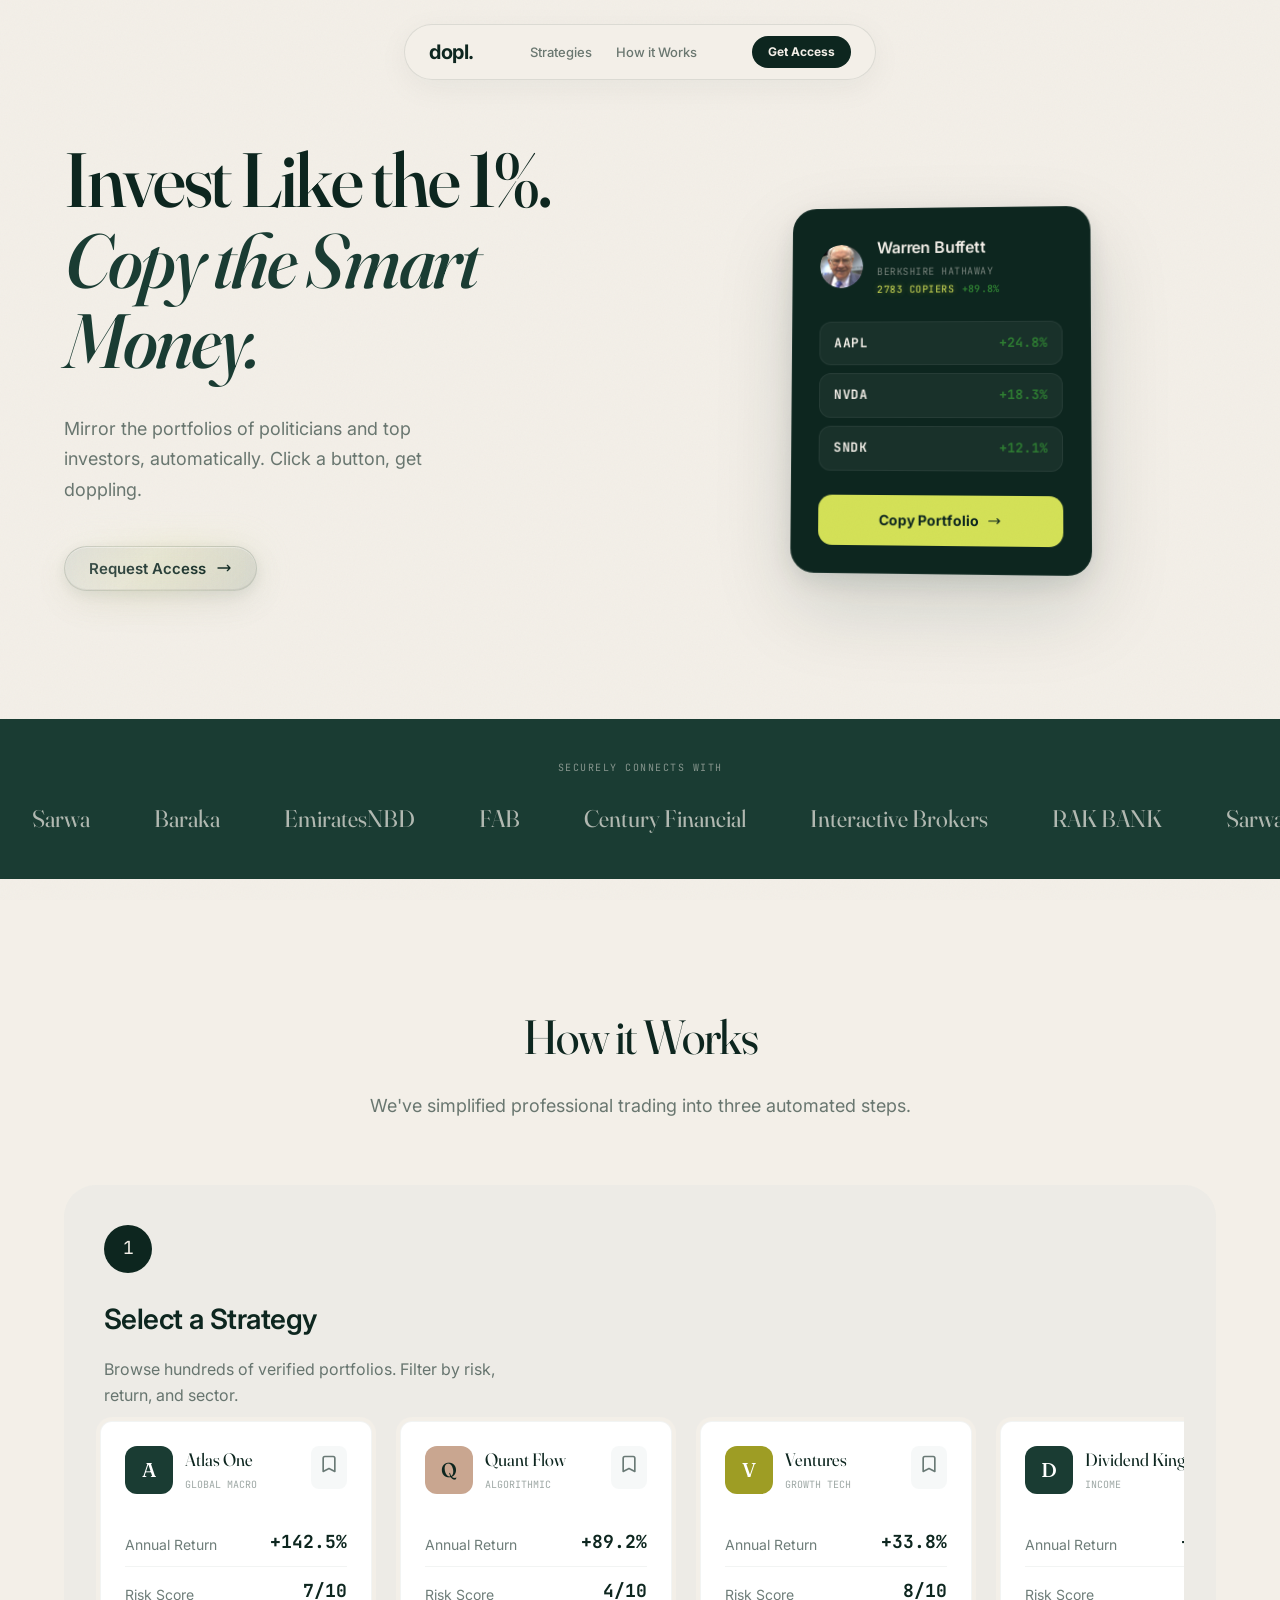
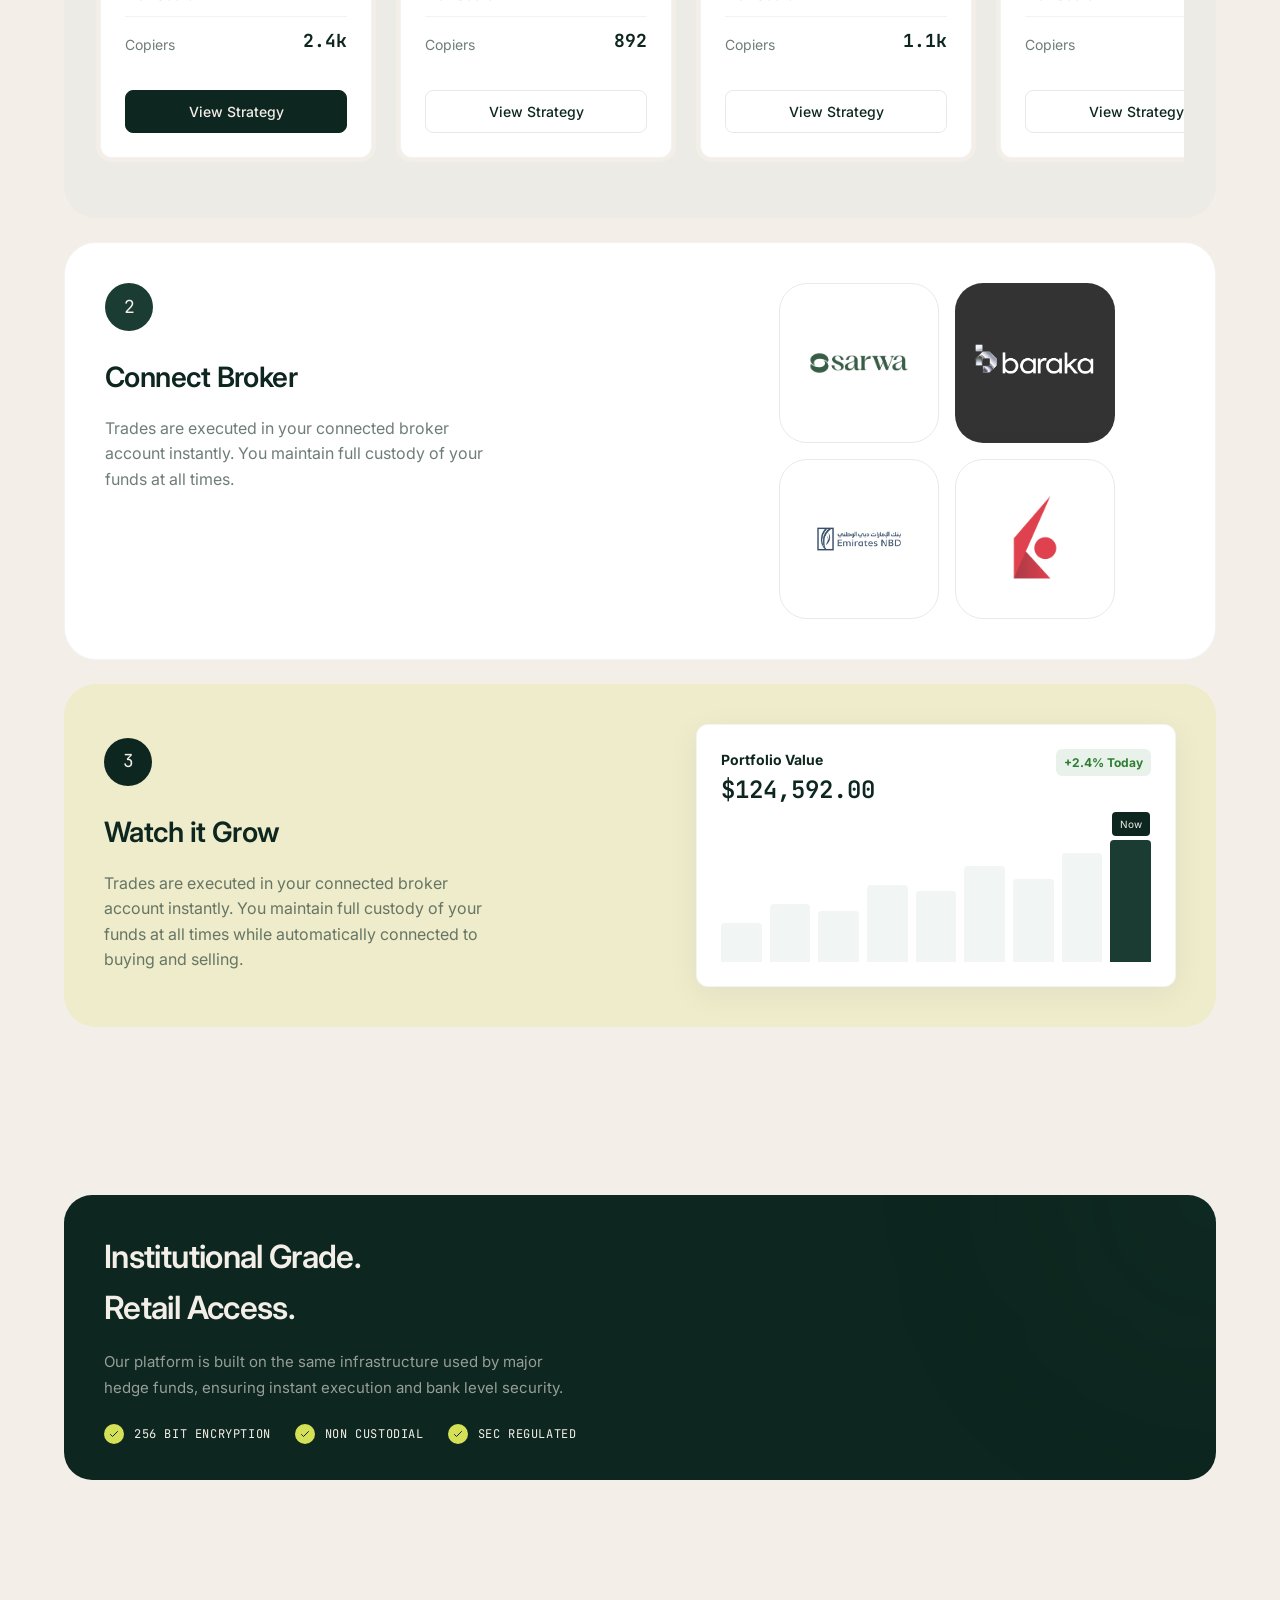
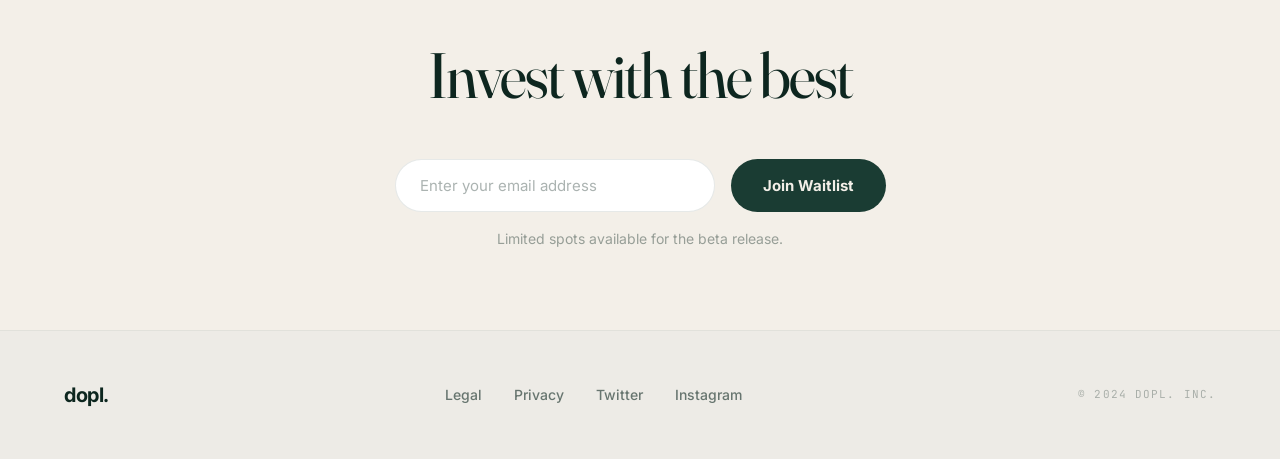
==== commit 0e0ae197: "Rebrand to lowercase dopl. with period" ====
--- a/index.html
+++ b/index.html
@@ -3,21 +3,21 @@
 <head>
   <meta charset="UTF-8">
   <meta name="viewport" content="width=device-width, initial-scale=1.0">
-  <title>Dopl | Copy the Smart Money</title>
+  <title>dopl. | Copy the Smart Money</title>
 
   <!-- SEO Meta -->
   <meta name="description" content="Mirror the trades of hedge funds, politicians, and top investors automatically. Non custodial, bank level security, instant execution.">
   <meta name="keywords" content="copy trading, investment, automated investing, portfolio management, hedge fund, smart money">
 
   <!-- Open Graph -->
-  <meta property="og:title" content="Dopl | Copy the Smart Money">
+  <meta property="og:title" content="dopl. | Copy the Smart Money">
   <meta property="og:description" content="Mirror the trades of hedge funds, politicians, and top investors automatically.">
   <meta property="og:type" content="website">
   <meta property="og:image" content="/images/og-image.png">
 
   <!-- Twitter Card -->
   <meta name="twitter:card" content="summary_large_image">
-  <meta name="twitter:title" content="Dopl | Copy the Smart Money">
+  <meta name="twitter:title" content="dopl. | Copy the Smart Money">
   <meta name="twitter:description" content="Mirror the trades of hedge funds, politicians, and top investors automatically.">
 
   <!-- Fonts -->
@@ -35,7 +35,7 @@
   <!-- Navigation (Floating Pill) -->
   <nav class="nav">
     <div class="nav-pill">
-      <a href="/" class="nav-logo">Dopl</a>
+      <a href="/" class="nav-logo">dopl.</a>
       <div class="nav-links">
         <a href="#how-it-works">Strategies</a>
         <a href="#how-it-works">How it Works</a>
@@ -480,14 +480,14 @@
     <!-- Footer Bar -->
     <div class="footer-bar">
       <div class="container footer-bar-inner">
-        <a href="/" class="nav-logo">Dopl</a>
+        <a href="/" class="nav-logo">dopl.</a>
         <div class="footer-links">
           <a href="#">Legal</a>
           <a href="#">Privacy</a>
           <a href="#">Twitter</a>
           <a href="#">Instagram</a>
         </div>
-        <span class="footer-copy">&copy; 2024 Dopl Inc.</span>
+        <span class="footer-copy">&copy; 2024 dopl. Inc.</span>
       </div>
     </div>
   </footer>
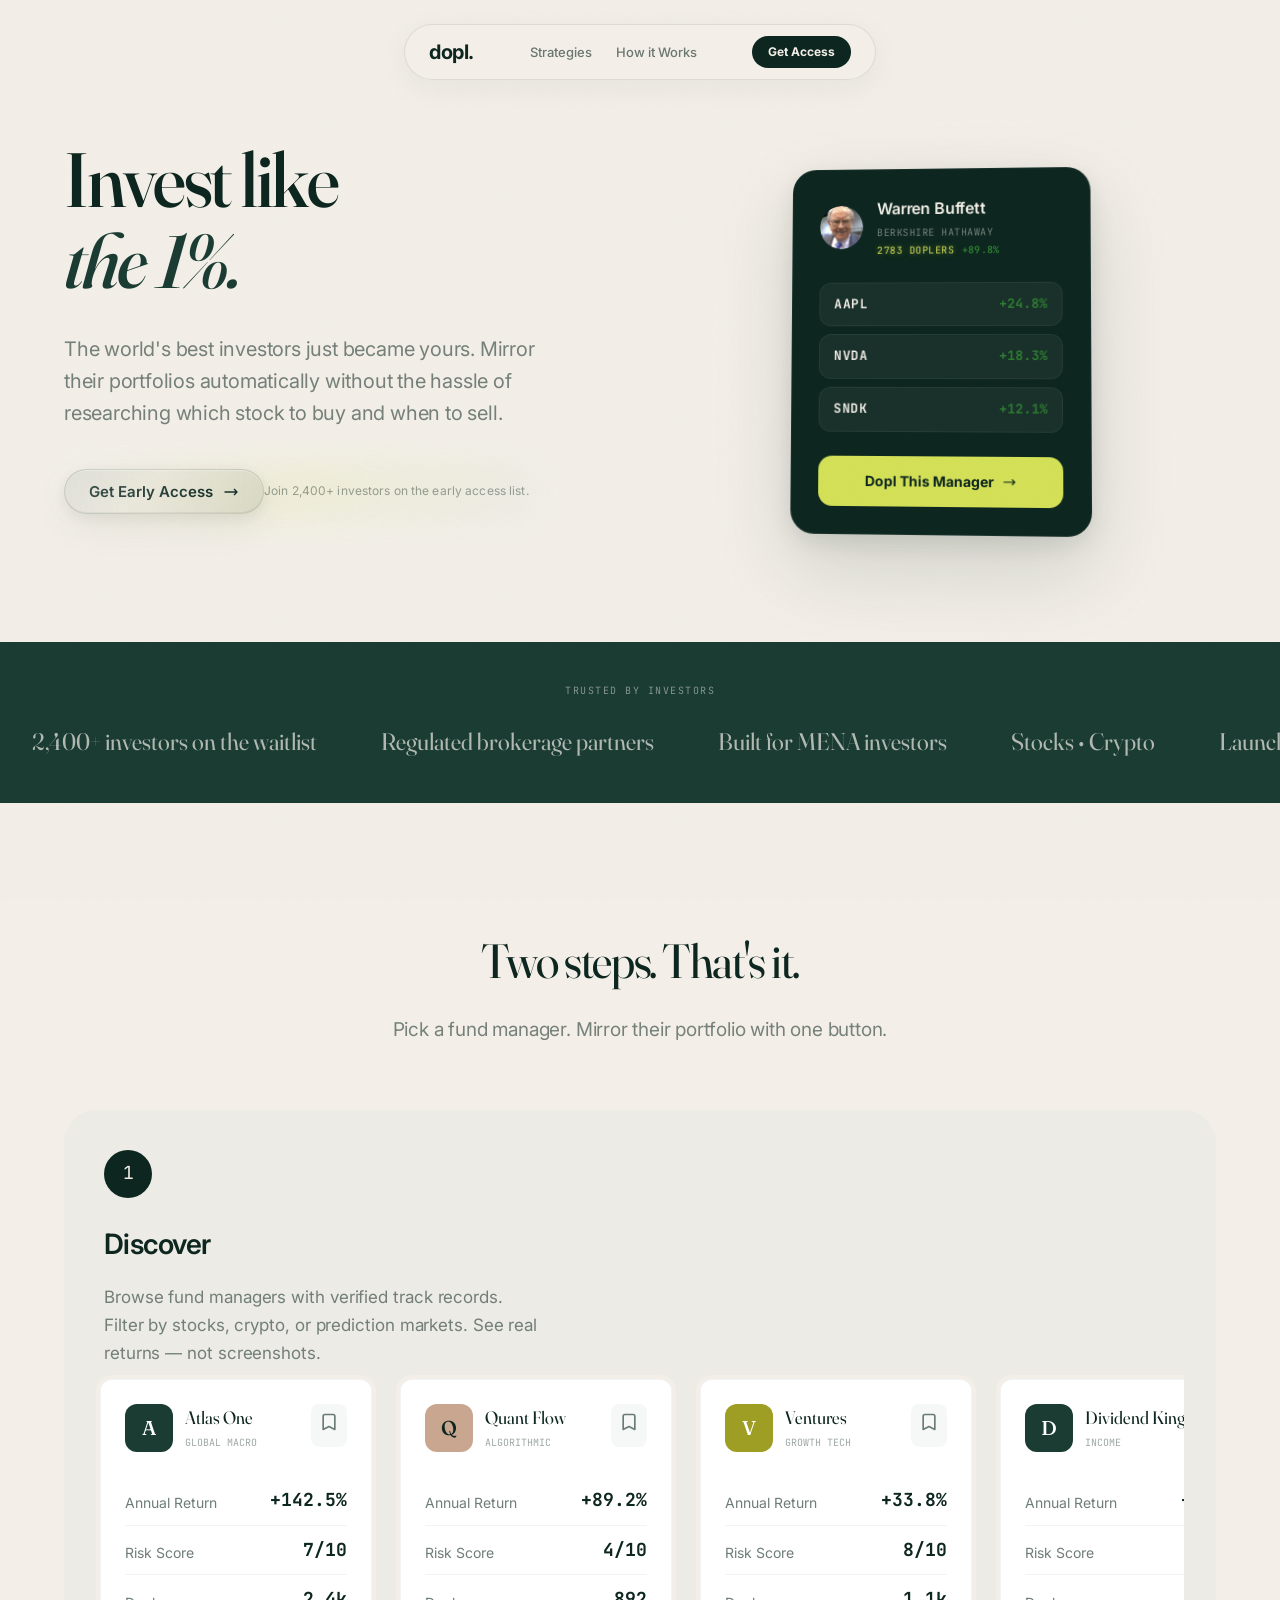
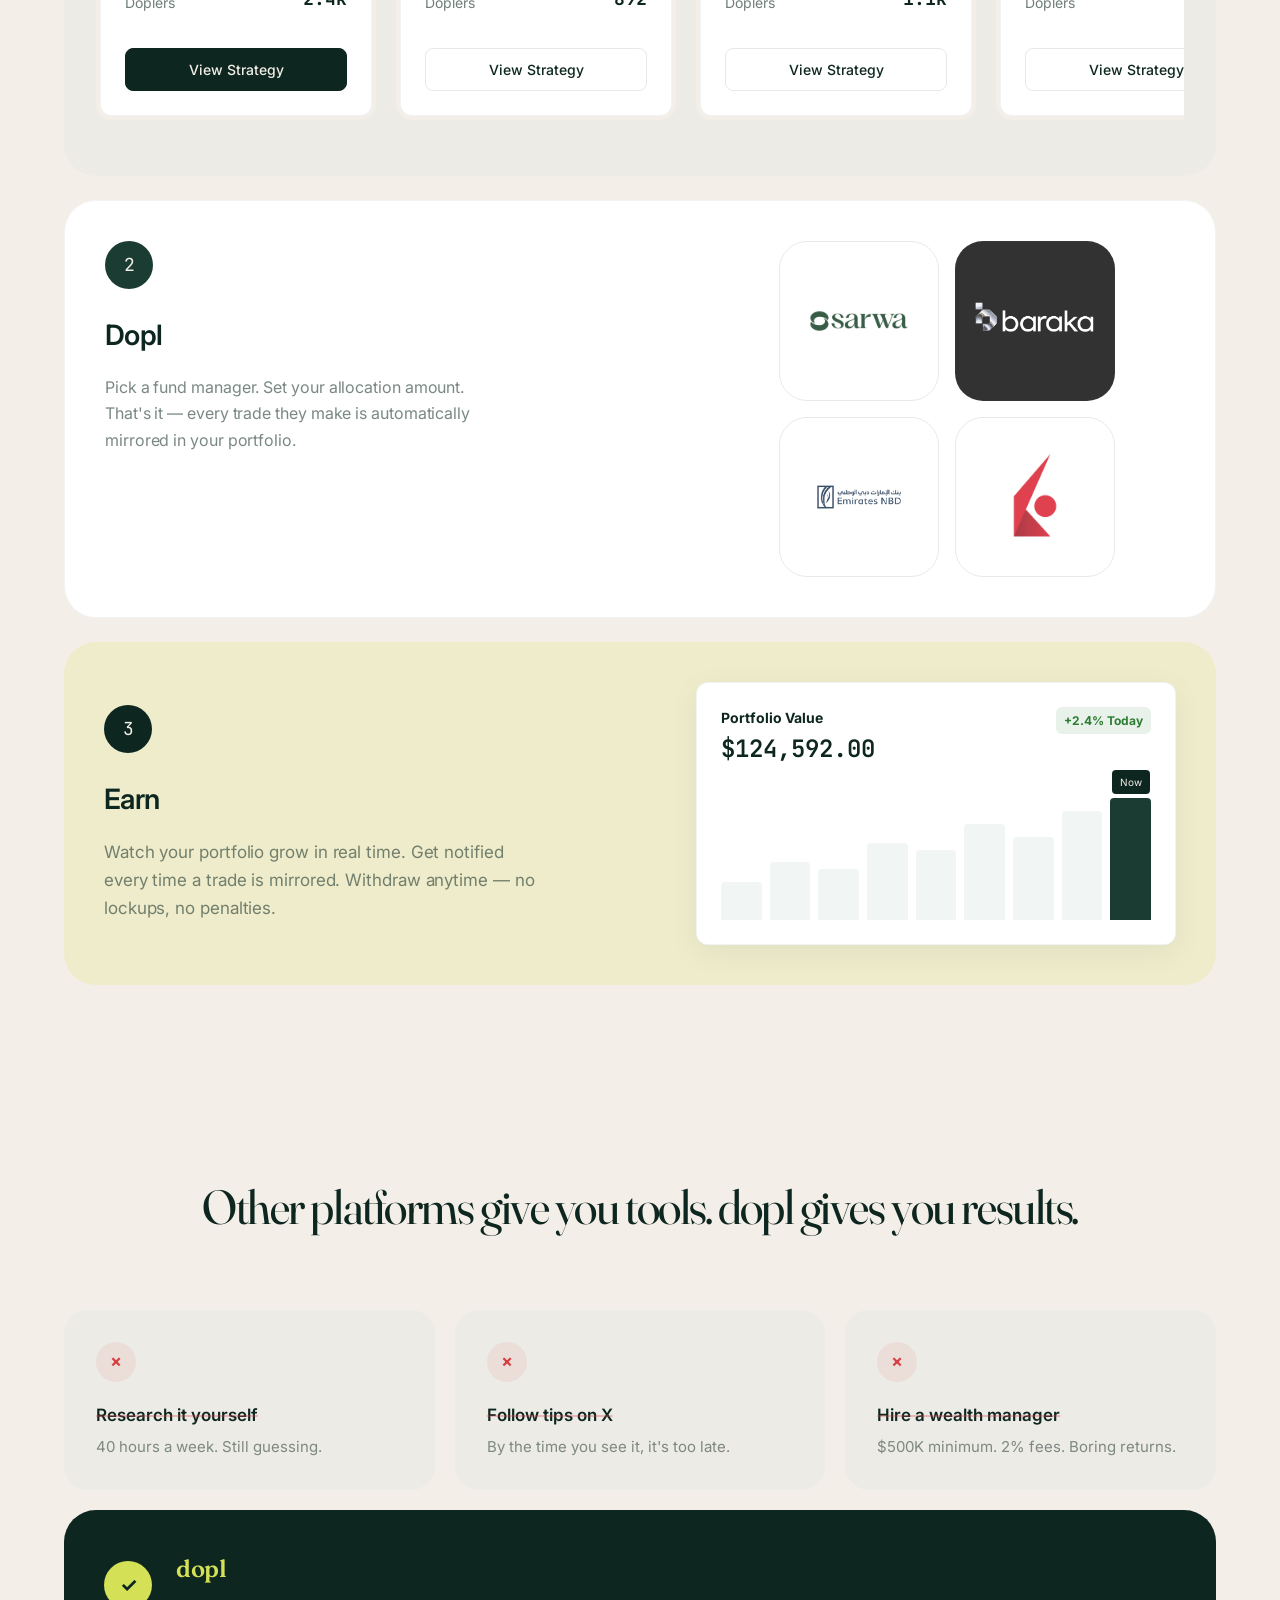
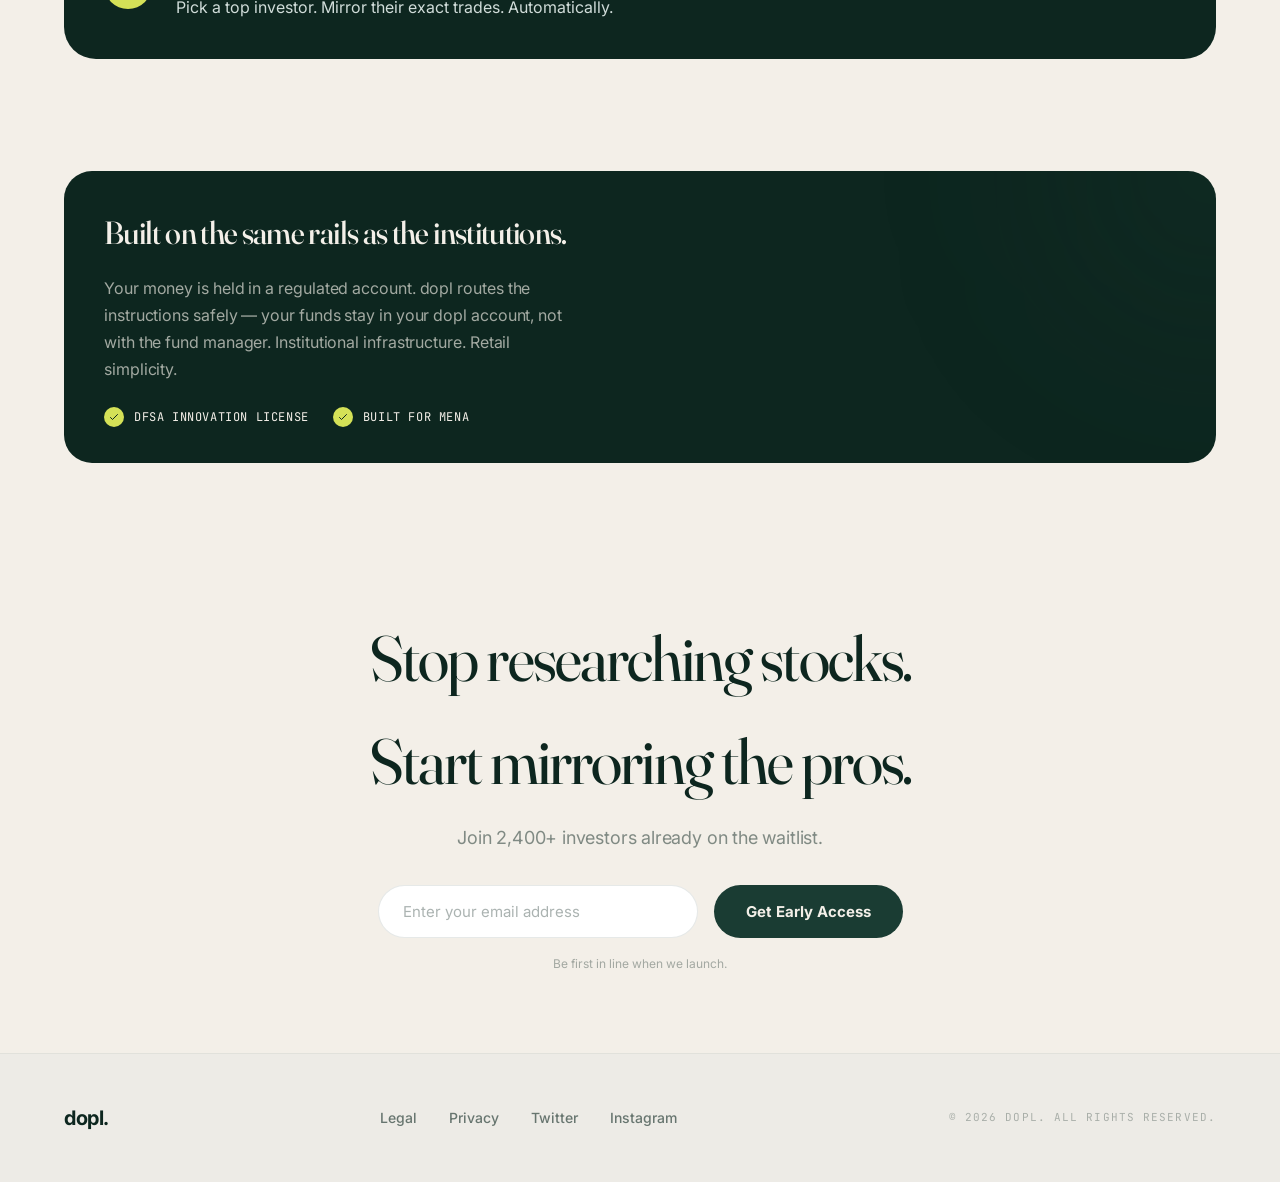
==== commit aa250064: "Revamp landing page copy and design for waitlist conversion - Rewrite hero, How It Works, Trust, and" ====
--- a/index.html
+++ b/index.html
@@ -3,22 +3,22 @@
 <head>
   <meta charset="UTF-8">
   <meta name="viewport" content="width=device-width, initial-scale=1.0">
-  <title>dopl. | Copy the Smart Money</title>
+  <title>dopl. | Invest like the 1%.</title>
 
   <!-- SEO Meta -->
-  <meta name="description" content="Mirror the trades of hedge funds, politicians, and top investors automatically. Non custodial, bank level security, instant execution.">
-  <meta name="keywords" content="copy trading, investment, automated investing, portfolio management, hedge fund, smart money">
+  <meta name="description" content="The world's best investors just became yours. Mirror their portfolios automatically without the hassle of researching which stock to buy and when to sell.">
+  <meta name="keywords" content="copy trading, mirror trading, fund managers, stocks, crypto, prediction markets, MENA investing">
 
   <!-- Open Graph -->
-  <meta property="og:title" content="dopl. | Copy the Smart Money">
-  <meta property="og:description" content="Mirror the trades of hedge funds, politicians, and top investors automatically.">
+  <meta property="og:title" content="dopl. | Invest like the 1%.">
+  <meta property="og:description" content="The world's best investors just became yours. Mirror their portfolios automatically without the hassle of researching which stock to buy and when to sell.">
   <meta property="og:type" content="website">
   <meta property="og:image" content="/images/og-image.png">
 
   <!-- Twitter Card -->
   <meta name="twitter:card" content="summary_large_image">
-  <meta name="twitter:title" content="dopl. | Copy the Smart Money">
-  <meta name="twitter:description" content="Mirror the trades of hedge funds, politicians, and top investors automatically.">
+  <meta name="twitter:title" content="dopl. | Invest like the 1%.">
+  <meta name="twitter:description" content="The world's best investors just became yours. Mirror their portfolios automatically without the hassle of researching which stock to buy and when to sell.">
 
   <!-- Fonts -->
   <link rel="preconnect" href="https://fonts.googleapis.com">
@@ -26,7 +26,7 @@
   <link href="https://fonts.googleapis.com/css2?family=Fraunces:ital,opsz,wght@0,9..144,300;0,9..144,400;0,9..144,500;0,9..144,600;0,9..144,700;1,9..144,400;1,9..144,500;1,9..144,600&family=Inter:wght@400;500;600;700&family=JetBrains+Mono:wght@400;500;600&display=swap" rel="stylesheet">
 
   <!-- Styles -->
-  <link rel="stylesheet" href="styles.css">
+  <link rel="stylesheet" href="styles.css?v=4">
 </head>
 <body>
   <!-- Paper Texture Overlay -->
@@ -50,12 +50,12 @@
       <!-- Left: Copy (headline + subheadline) -->
       <div class="hero-copy" data-animate>
         <h1 class="hero-headline">
-          Invest Like the 1%. <br>
-          <span class="hero-headline-accent">Copy the Smart Money.</span>
+          Invest like <br>
+          <span class="hero-headline-accent">the 1%.</span>
         </h1>
 
         <p class="hero-subheadline">
-          Mirror the portfolios of politicians and top investors, automatically. Click a button, get doppling.
+          The world's best investors just became yours. Mirror their portfolios automatically without the hassle of researching which stock to buy and when to sell.
         </p>
       </div>
 
@@ -66,10 +66,12 @@
             <div class="btn-glow"></div>
             <div class="hero-cta-wrap">
               <button class="btn-primary hero-cta-trigger">
-                Request Access
+                Get Early Access
                 <svg width="16" height="16" fill="none" stroke="currentColor" viewBox="0 0 24 24"><path stroke-linecap="round" stroke-linejoin="round" stroke-width="2" d="M17 8l4 4m0 0l-4 4m4-4H3"></path></svg>
               </button>
+              <p class="hero-micro">Join 2,400+ investors on the early access list.</p>
               <form class="hero-cta-form">
+                <input type="text" name="website" class="honeypot" tabindex="-1" autocomplete="off">
                 <input type="email" class="hero-cta-input" placeholder="Enter your email" required>
                 <button type="submit" class="hero-cta-submit">
                   <svg width="16" height="16" fill="none" stroke="currentColor" viewBox="0 0 24 24"><path stroke-linecap="round" stroke-linejoin="round" stroke-width="2" d="M17 8l4 4m0 0l-4 4m4-4H3"></path></svg>
@@ -93,7 +95,7 @@
                 <div class="dp-name" id="card-name">Warren Buffett</div>
                 <div class="dp-tag" id="card-tag">Berkshire Hathaway</div>
                 <div class="dp-tag-row">
-                  <span class="dp-copiers" id="card-copiers">2783 copiers</span>
+                  <span class="dp-copiers" id="card-copiers">2783 doplers</span>
                   <span class="dp-return-badge positive" id="card-return">+89.8%</span>
                 </div>
               </div>
@@ -113,7 +115,7 @@
               </div>
             </div>
             <div class="dp-cta">
-              <span>Copy Portfolio</span>
+              <span>Dopl This Manager</span>
               <svg width="14" height="14" fill="none" stroke="currentColor" viewBox="0 0 24 24"><path stroke-linecap="round" stroke-linejoin="round" stroke-width="2" d="M17 8l4 4m0 0l-4 4m4-4H3"/></svg>
             </div>
           </div>
@@ -122,27 +124,23 @@
     </div>
   </section>
 
-  <!-- Broker Ticker -->
+  <!-- Social Proof Bar -->
   <section class="broker-ticker">
     <div class="container">
-      <p class="ticker-label">Securely connects with</p>
+      <p class="ticker-label">Trusted by investors</p>
     </div>
     <div class="ticker-track">
       <div class="ticker-content">
-        <span>Sarwa</span>
-        <span>Baraka</span>
-        <span>EmiratesNBD</span>
-        <span>FAB</span>
-        <span>Century Financial</span>
-        <span>Interactive Brokers</span>
-        <span>RAK BANK</span>
-        <span>Sarwa</span>
-        <span>Baraka</span>
-        <span>EmiratesNBD</span>
-        <span>FAB</span>
-        <span>Century Financial</span>
-        <span>Interactive Brokers</span>
-        <span>RAK BANK</span>
+        <span>2,400+ investors on the waitlist</span>
+        <span>Regulated brokerage partners</span>
+        <span>Built for MENA investors</span>
+        <span>Stocks • Crypto</span>
+        <span>Launching soon</span>
+        <span>2,400+ investors on the waitlist</span>
+        <span>Regulated brokerage partners</span>
+        <span>Built for MENA investors</span>
+        <span>Stocks • Crypto</span>
+        <span>Launching soon</span>
       </div>
     </div>
   </section>
@@ -151,8 +149,8 @@
   <section id="how-it-works" class="how-it-works">
     <div class="container">
       <div class="section-header" data-animate>
-        <h2 class="section-title">How it Works</h2>
-        <p class="section-subtitle">We've simplified professional trading into three automated steps.</p>
+        <h2 class="section-title">Two steps. That's it.</h2>
+        <p class="section-subtitle">Pick a fund manager. Mirror their portfolio with one button.</p>
       </div>
 
       <div class="bento-grid">
@@ -160,8 +158,8 @@
         <div class="bento-card bento-full bento-stone" data-animate>
           <div class="bento-text">
             <div class="bento-number">1</div>
-            <h3 class="bento-title">Select a Strategy</h3>
-            <p class="bento-description">Browse hundreds of verified portfolios. Filter by risk, return, and sector.</p>
+            <h3 class="bento-title">Discover</h3>
+            <p class="bento-description">Browse fund managers with verified track records. Filter by stocks, crypto, or prediction markets. See real returns — not screenshots.</p>
           </div>
           <div class="bento-strategies-scroll">
             <!-- Card 1 -->
@@ -189,7 +187,7 @@
                     <span class="strategy-stat-value">7/10</span>
                   </div>
                   <div class="strategy-stat">
-                    <span class="strategy-stat-label">Copiers</span>
+                    <span class="strategy-stat-label">Doplers</span>
                     <span class="strategy-stat-value">2.4k</span>
                   </div>
                 </div>
@@ -222,7 +220,7 @@
                     <span class="strategy-stat-value">4/10</span>
                   </div>
                   <div class="strategy-stat">
-                    <span class="strategy-stat-label">Copiers</span>
+                    <span class="strategy-stat-label">Doplers</span>
                     <span class="strategy-stat-value">892</span>
                   </div>
                 </div>
@@ -255,7 +253,7 @@
                     <span class="strategy-stat-value">8/10</span>
                   </div>
                   <div class="strategy-stat">
-                    <span class="strategy-stat-label">Copiers</span>
+                    <span class="strategy-stat-label">Doplers</span>
                     <span class="strategy-stat-value">1.1k</span>
                   </div>
                 </div>
@@ -288,7 +286,7 @@
                     <span class="strategy-stat-value">3/10</span>
                   </div>
                   <div class="strategy-stat">
-                    <span class="strategy-stat-label">Copiers</span>
+                    <span class="strategy-stat-label">Doplers</span>
                     <span class="strategy-stat-value">3.2k</span>
                   </div>
                 </div>
@@ -321,7 +319,7 @@
                     <span class="strategy-stat-value">6/10</span>
                   </div>
                   <div class="strategy-stat">
-                    <span class="strategy-stat-label">Copiers</span>
+                    <span class="strategy-stat-label">Doplers</span>
                     <span class="strategy-stat-value">1.8k</span>
                   </div>
                 </div>
@@ -354,7 +352,7 @@
                     <span class="strategy-stat-value">2/10</span>
                   </div>
                   <div class="strategy-stat">
-                    <span class="strategy-stat-label">Copiers</span>
+                    <span class="strategy-stat-label">Doplers</span>
                     <span class="strategy-stat-value">4.5k</span>
                   </div>
                 </div>
@@ -369,8 +367,8 @@
           <div class="bento-step2-layout">
             <div class="bento-step2-text">
               <div class="bento-number bento-number-forest">2</div>
-              <h3 class="bento-title">Connect Broker</h3>
-              <p class="bento-description bento-description-sm">Trades are executed in your connected broker account instantly. You maintain full custody of your funds at all times.</p>
+              <h3 class="bento-title">Dopl</h3>
+              <p class="bento-description bento-description-sm">Pick a fund manager. Set your allocation amount. That's it — every trade they make is automatically mirrored in your portfolio.</p>
             </div>
             <div class="bento-broker-icons">
               <div class="broker-icon-box">
@@ -394,8 +392,8 @@
           <div class="bento-step3-layout">
             <div class="bento-text">
               <div class="bento-number">3</div>
-              <h3 class="bento-title">Watch it Grow</h3>
-              <p class="bento-description">Trades are executed in your connected broker account instantly. You maintain full custody of your funds at all times while automatically connected to buying and selling.</p>
+              <h3 class="bento-title">Earn</h3>
+              <p class="bento-description">Watch your portfolio grow in real time. Get notified every time a trade is mirrored. Withdraw anytime — no lockups, no penalties.</p>
             </div>
             <div class="bento-portfolio-card">
               <div class="portfolio-card-header">
@@ -425,6 +423,45 @@
     </div>
   </section>
 
+  <!-- Why dopl Section -->
+  <section class="why-dopl-section">
+    <div class="container">
+      <div class="section-header" data-animate>
+        <h2 class="section-title">Other platforms give you tools. dopl gives you results.</h2>
+      </div>
+      <div class="why-dopl-grid" data-animate>
+        <div class="why-dopl-item why-dopl-negative">
+          <span class="why-dopl-icon">✗</span>
+          <div>
+            <h4 class="why-dopl-label">Research it yourself</h4>
+            <p class="why-dopl-desc">40 hours a week. Still guessing.</p>
+          </div>
+        </div>
+        <div class="why-dopl-item why-dopl-negative">
+          <span class="why-dopl-icon">✗</span>
+          <div>
+            <h4 class="why-dopl-label">Follow tips on X</h4>
+            <p class="why-dopl-desc">By the time you see it, it's too late.</p>
+          </div>
+        </div>
+        <div class="why-dopl-item why-dopl-negative">
+          <span class="why-dopl-icon">✗</span>
+          <div>
+            <h4 class="why-dopl-label">Hire a wealth manager</h4>
+            <p class="why-dopl-desc">$500K minimum. 2% fees. Boring returns.</p>
+          </div>
+        </div>
+        <div class="why-dopl-item why-dopl-positive">
+          <span class="why-dopl-icon">✓</span>
+          <div>
+            <h4 class="why-dopl-label">dopl</h4>
+            <p class="why-dopl-desc">Pick a top investor. Mirror their exact trades. Automatically.</p>
+          </div>
+        </div>
+      </div>
+    </div>
+  </section>
+
   <!-- Trust Section (Dark Card) -->
   <section class="trust-section">
     <div class="container">
@@ -432,27 +469,21 @@
         <div class="trust-blur"></div>
 
         <div class="trust-content">
-          <h2 class="trust-headline">Institutional Grade. <br>Retail Access.</h2>
-          <p class="trust-description">Our platform is built on the same infrastructure used by major hedge funds, ensuring instant execution and bank level security.</p>
+          <h2 class="trust-headline">Built on the same rails as the institutions.</h2>
+          <p class="trust-description">Your money is held in a regulated account. dopl routes the instructions safely — your funds stay in your dopl account, not with the fund manager. Institutional infrastructure. Retail simplicity.</p>
 
           <div class="trust-features">
             <div class="trust-feature">
               <div class="trust-check">
                 <svg width="16" height="16" fill="none" stroke="currentColor" viewBox="0 0 24 24"><path stroke-linecap="round" stroke-linejoin="round" stroke-width="2" d="M5 13l4 4L19 7"></path></svg>
               </div>
-              <span>256 bit Encryption</span>
+              <span>DFSA Innovation License</span>
             </div>
             <div class="trust-feature">
               <div class="trust-check">
                 <svg width="16" height="16" fill="none" stroke="currentColor" viewBox="0 0 24 24"><path stroke-linecap="round" stroke-linejoin="round" stroke-width="2" d="M5 13l4 4L19 7"></path></svg>
               </div>
-              <span>Non Custodial</span>
-            </div>
-            <div class="trust-feature">
-              <div class="trust-check">
-                <svg width="16" height="16" fill="none" stroke="currentColor" viewBox="0 0 24 24"><path stroke-linecap="round" stroke-linejoin="round" stroke-width="2" d="M5 13l4 4L19 7"></path></svg>
-              </div>
-              <span>SEC Regulated</span>
+              <span>Built for MENA</span>
             </div>
           </div>
         </div>
@@ -464,17 +495,19 @@
   <footer class="footer">
     <!-- Waitlist CTA -->
     <div class="footer-cta" id="waitlist">
-      <h2 class="footer-cta-headline" data-animate>Invest with the best</h2>
+      <h2 class="footer-cta-headline" data-animate>Stop researching stocks. Start mirroring the pros.</h2>
+      <p class="footer-cta-sub" data-animate>Join 2,400+ investors already on the waitlist.</p>
       <form class="waitlist-form" data-animate>
+        <input type="text" name="website" class="honeypot" tabindex="-1" autocomplete="off">
         <input type="email" class="waitlist-input" placeholder="Enter your email address" required>
-        <button type="submit" class="waitlist-btn">Join Waitlist</button>
+        <button type="submit" class="waitlist-btn">Get Early Access</button>
       </form>
+      <p class="footer-cta-micro" data-animate>Be first in line when we launch.</p>
       <div class="waitlist-success">
         <svg width="18" height="18" fill="none" stroke="currentColor" viewBox="0 0 24 24"><path stroke-linecap="round" stroke-linejoin="round" stroke-width="2" d="M5 13l4 4L19 7"></path></svg>
         <span>You're on the list! <strong class="waitlist-position"></strong></span>
       </div>
       <div class="waitlist-error">Please enter a valid email address.</div>
-      <p class="footer-cta-note" data-animate>Limited spots available for the beta release.</p>
     </div>
 
     <!-- Footer Bar -->
@@ -487,7 +520,7 @@
           <a href="#">Twitter</a>
           <a href="#">Instagram</a>
         </div>
-        <span class="footer-copy">&copy; 2024 dopl. Inc.</span>
+        <span class="footer-copy">&copy; 2026 dopl. All rights reserved.</span>
       </div>
     </div>
   </footer>
--- a/styles.css
+++ b/styles.css
@@ -21,6 +21,16 @@
   --transition-fast: 0.15s ease;
   --transition-medium: 0.3s ease;
   --transition-slow: 0.6s cubic-bezier(0.4, 0, 0.2, 1);
+}
+
+/* Honeypot - hidden from humans, visible to bots */
+.honeypot {
+  position: absolute;
+  left: -9999px;
+  opacity: 0;
+  height: 0;
+  width: 0;
+  pointer-events: none;
 }
 
 /* Reset */
@@ -218,12 +228,22 @@
 }
 
 .hero-subheadline {
-  font-size: 18px;
-  color: rgba(13, 38, 31, 0.6);
-  max-width: 400px;
-  line-height: 1.7;
+  font-size: 20px;
+  color: rgba(13, 38, 31, 0.55);
+  max-width: 480px;
+  line-height: 1.6;
   margin-bottom: 0;
   padding-bottom: 40px;
+  letter-spacing: -0.01em;
+}
+
+/* Hero micro-copy */
+.hero-micro {
+  font-size: 12px;
+  color: rgba(13, 38, 31, 0.4);
+  margin-top: 12px;
+  font-family: var(--font-body);
+  letter-spacing: 0.01em;
 }
 
 /* Buttons */
@@ -676,8 +696,10 @@
 .section-title-left { text-align: left; }
 
 .section-subtitle {
-  font-size: 18px;
-  color: rgba(13, 38, 31, 0.6);
+  font-size: 19px;
+  color: rgba(13, 38, 31, 0.55);
+  line-height: 1.6;
+  letter-spacing: -0.01em;
 }
 
 /* ============================================
@@ -742,10 +764,11 @@
 }
 
 .bento-description {
-  font-size: 16px;
-  color: rgba(13, 38, 31, 0.6);
-  max-width: 400px;
-  line-height: 1.6;
+  font-size: 17px;
+  color: rgba(13, 38, 31, 0.55);
+  max-width: 440px;
+  line-height: 1.65;
+  letter-spacing: -0.005em;
 }
 
 .bento-description-sm { font-size: 16px; }
@@ -1157,6 +1180,128 @@
 .strategy-btn-primary:hover { background: rgba(13, 38, 31, 0.9); }
 
 /* ============================================
+   Why dopl Section
+   ============================================ */
+.why-dopl-section {
+  padding: 64px 0;
+}
+
+.why-dopl-grid {
+  display: grid;
+  grid-template-columns: repeat(3, 1fr);
+  gap: 20px;
+  margin-top: 8px;
+}
+
+/* Negative items — the 3 alternatives */
+.why-dopl-item {
+  padding: 32px;
+  border-radius: 24px;
+  background: rgba(208, 220, 217, 0.2);
+  transition: var(--transition-medium);
+  position: relative;
+}
+
+.why-dopl-item:hover {
+  background: rgba(208, 220, 217, 0.35);
+}
+
+.why-dopl-icon {
+  font-size: 16px;
+  font-weight: 700;
+  width: 40px;
+  height: 40px;
+  border-radius: 50%;
+  display: flex;
+  align-items: center;
+  justify-content: center;
+  margin-bottom: 20px;
+}
+
+.why-dopl-negative .why-dopl-icon {
+  background: rgba(214, 64, 69, 0.08);
+  color: var(--negative);
+}
+
+.why-dopl-negative .why-dopl-label {
+  text-decoration: line-through;
+  text-decoration-color: rgba(214, 64, 69, 0.3);
+  text-decoration-thickness: 2px;
+}
+
+/* Positive item — dopl (full width below) */
+.why-dopl-positive {
+  grid-column: 1 / -1;
+  background: var(--ink);
+  border-radius: 32px;
+  padding: 40px;
+  display: flex;
+  align-items: center;
+  gap: 24px;
+}
+
+.why-dopl-positive:hover {
+  background: var(--forest);
+}
+
+.why-dopl-positive .why-dopl-icon {
+  background: var(--highlight);
+  color: var(--ink);
+  width: 48px;
+  height: 48px;
+  font-size: 20px;
+  margin-bottom: 0;
+  flex-shrink: 0;
+}
+
+.why-dopl-positive .why-dopl-label {
+  color: var(--highlight);
+  font-family: var(--font-heading);
+  font-size: 24px;
+  font-weight: 600;
+  letter-spacing: -0.02em;
+}
+
+.why-dopl-positive .why-dopl-desc {
+  color: var(--stone);
+  font-size: 16px;
+}
+
+.why-dopl-label {
+  font-family: var(--font-body);
+  font-weight: 600;
+  font-size: 17px;
+  color: var(--ink);
+  margin-bottom: 6px;
+}
+
+.why-dopl-desc {
+  font-size: 15px;
+  color: rgba(13, 38, 31, 0.5);
+  line-height: 1.55;
+}
+
+@media (max-width: 768px) {
+  .why-dopl-section {
+    padding: 48px 0;
+  }
+  .why-dopl-grid {
+    grid-template-columns: 1fr;
+    gap: 12px;
+  }
+  .why-dopl-item {
+    padding: 24px;
+    border-radius: 20px;
+  }
+  .why-dopl-positive {
+    padding: 28px;
+    flex-direction: column;
+    align-items: flex-start;
+    gap: 16px;
+  }
+}
+
+/* ============================================
    Trust Section
    ============================================ */
 .trust-section { padding: 48px 0 64px; }
@@ -1189,19 +1334,21 @@
 }
 
 .trust-headline {
-  font-family: var(--font-body);
+  font-family: var(--font-heading);
   font-size: clamp(24px, 3vw, 32px);
-  font-weight: 600;
+  font-weight: 500;
   color: var(--paper);
   margin-bottom: 16px;
   letter-spacing: -0.02em;
+  font-variation-settings: 'opsz' 144;
 }
 
 .trust-description {
-  font-size: 15px;
-  color: rgba(243, 239, 232, 0.6);
+  font-size: 16px;
+  color: rgba(243, 239, 232, 0.65);
   max-width: 480px;
   line-height: 1.7;
+  letter-spacing: -0.005em;
 }
 
 .trust-features {
@@ -1259,9 +1406,22 @@
   font-size: clamp(40px, 5vw, 64px);
   font-weight: 400;
   color: var(--ink);
-  margin-bottom: 32px;
+  margin-bottom: 12px;
   letter-spacing: -0.03em;
   font-variation-settings: 'opsz' 144;
+}
+
+.footer-cta-sub {
+  font-size: 18px;
+  color: rgba(13, 38, 31, 0.5);
+  margin-bottom: 32px;
+  letter-spacing: -0.01em;
+}
+
+.footer-cta-micro {
+  font-size: 12px;
+  color: rgba(13, 38, 31, 0.35);
+  margin-top: 4px;
 }
 
 .waitlist-form {
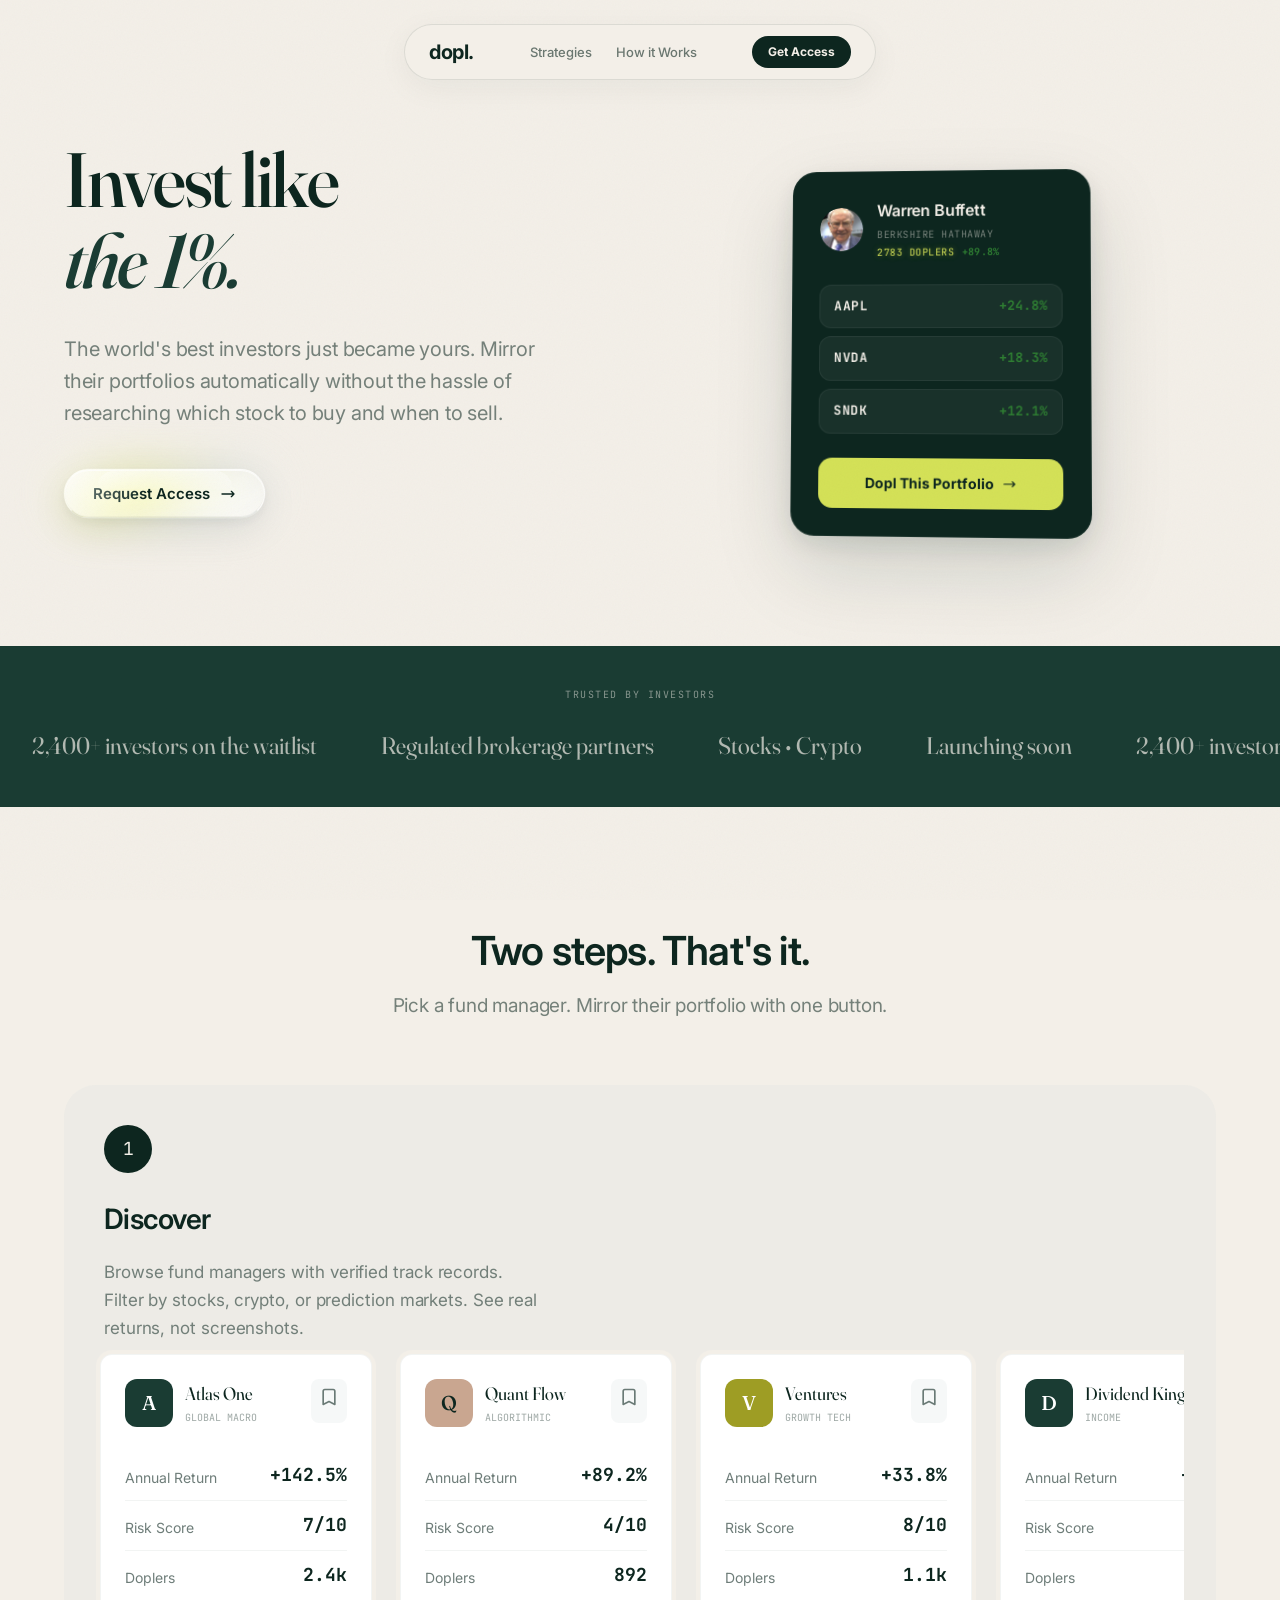
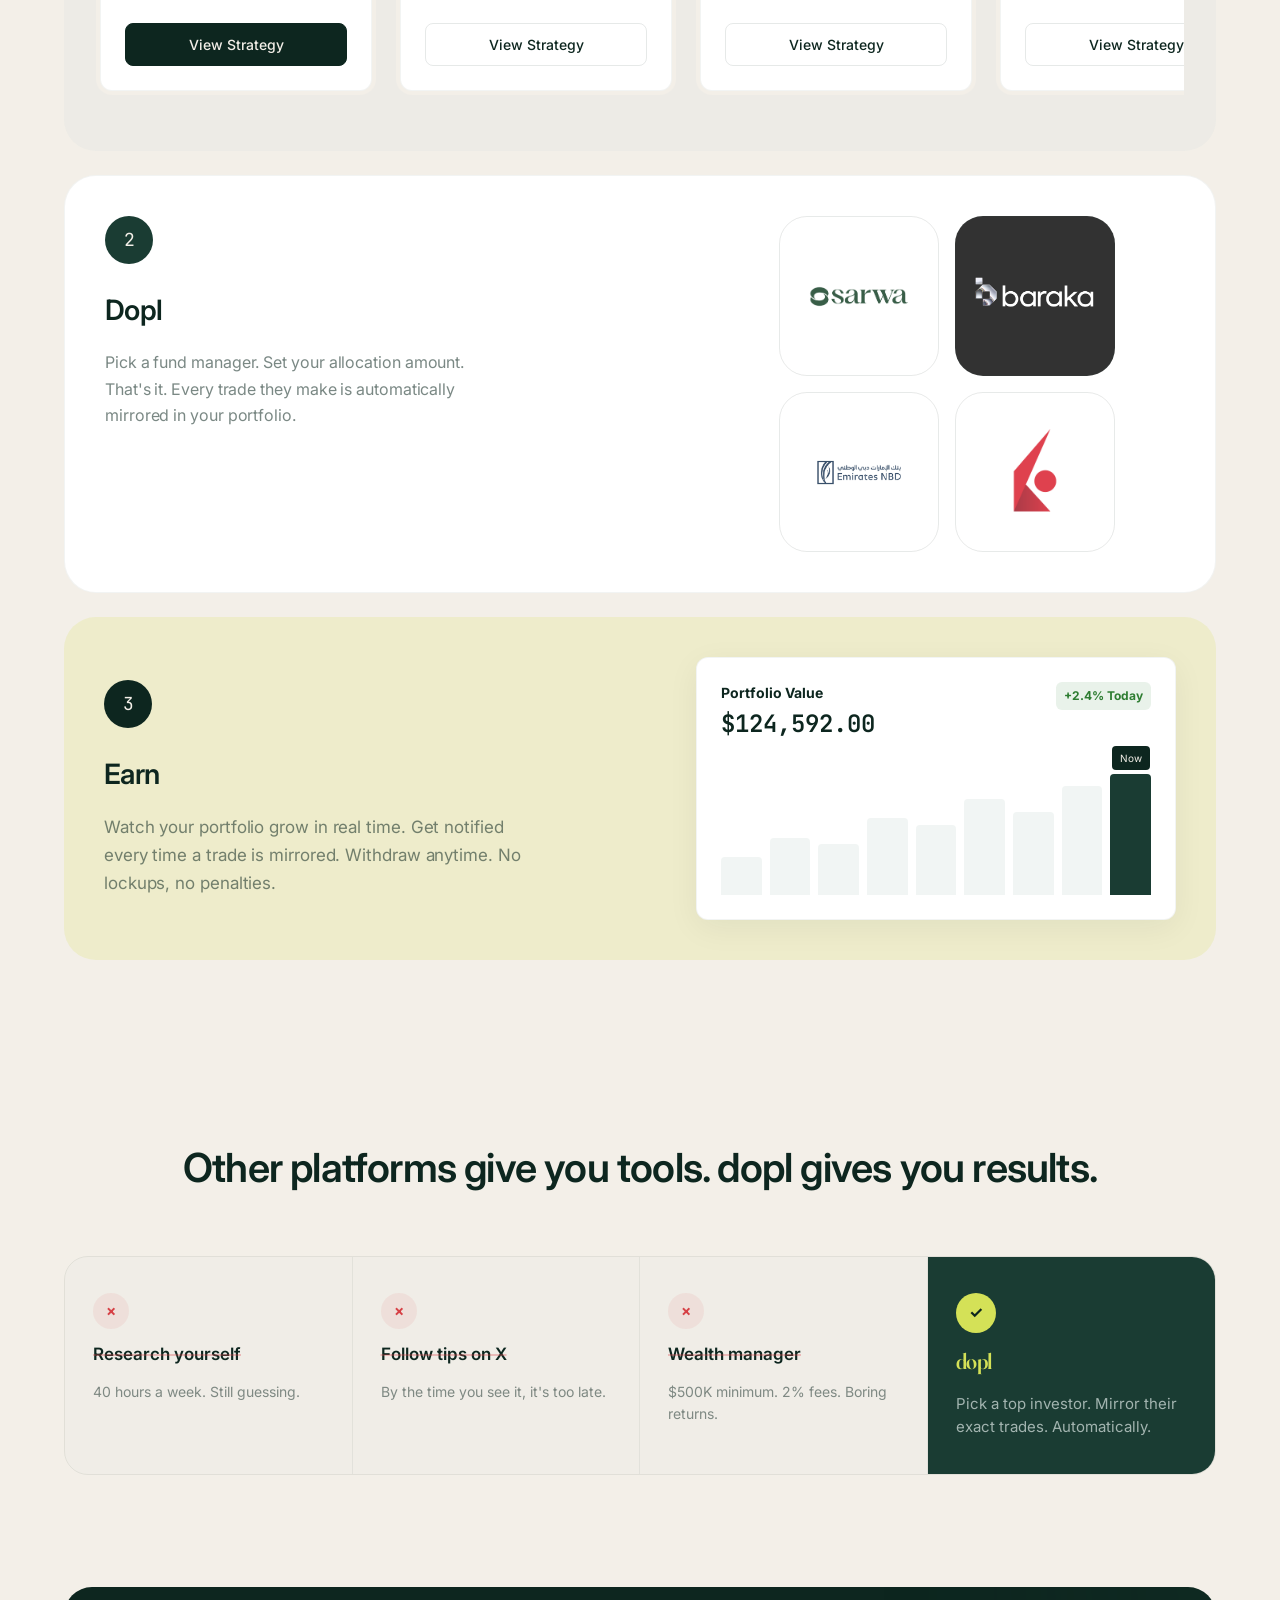
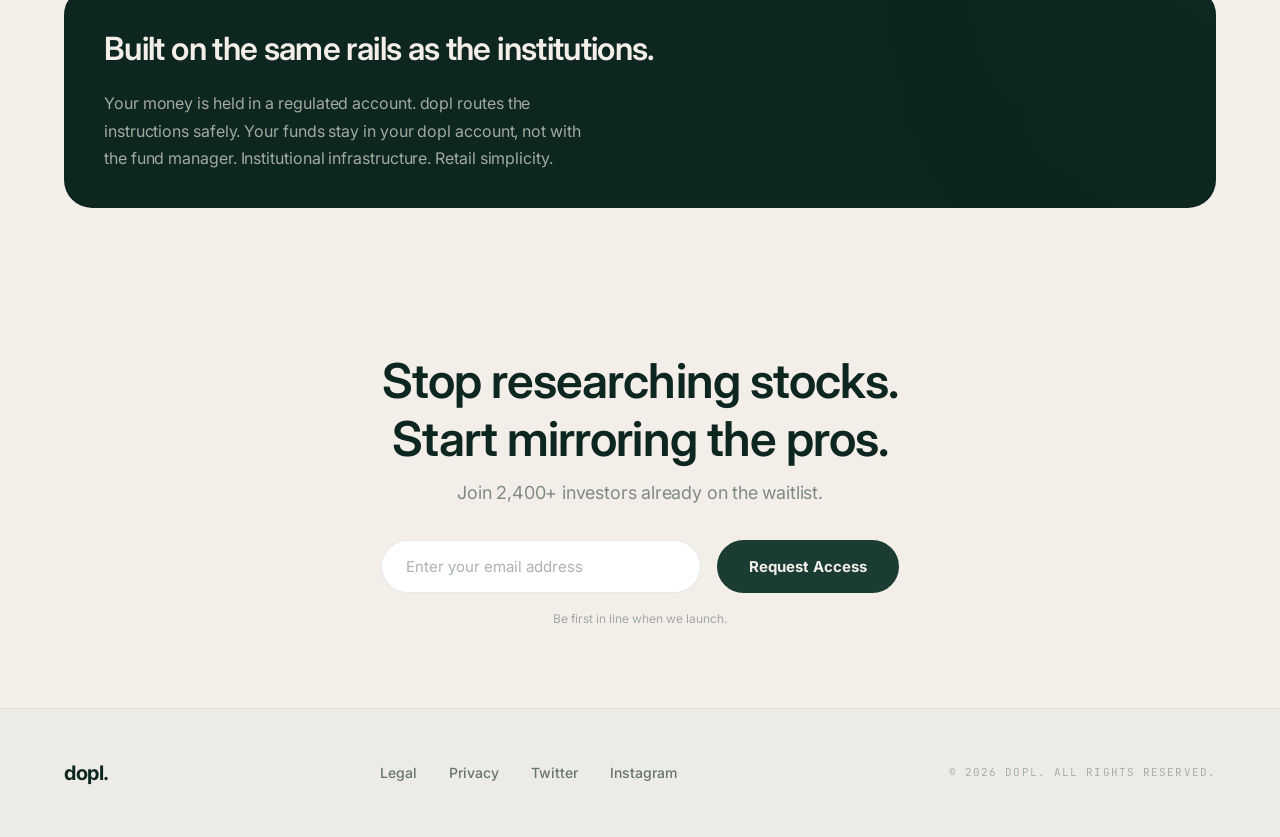
==== commit b4351fea: "Mobile optimization, copy updates, and liquid glass CTA button - Full mobile responsive overhaul (76" ====
--- a/index.html
+++ b/index.html
@@ -7,7 +7,7 @@
 
   <!-- SEO Meta -->
   <meta name="description" content="The world's best investors just became yours. Mirror their portfolios automatically without the hassle of researching which stock to buy and when to sell.">
-  <meta name="keywords" content="copy trading, mirror trading, fund managers, stocks, crypto, prediction markets, MENA investing">
+  <meta name="keywords" content="copy trading, mirror trading, fund managers, stocks, crypto, prediction markets, investing">
 
   <!-- Open Graph -->
   <meta property="og:title" content="dopl. | Invest like the 1%.">
@@ -26,7 +26,7 @@
   <link href="https://fonts.googleapis.com/css2?family=Fraunces:ital,opsz,wght@0,9..144,300;0,9..144,400;0,9..144,500;0,9..144,600;0,9..144,700;1,9..144,400;1,9..144,500;1,9..144,600&family=Inter:wght@400;500;600;700&family=JetBrains+Mono:wght@400;500;600&display=swap" rel="stylesheet">
 
   <!-- Styles -->
-  <link rel="stylesheet" href="styles.css?v=4">
+  <link rel="stylesheet" href="styles.css?v=11">
 </head>
 <body>
   <!-- Paper Texture Overlay -->
@@ -66,10 +66,9 @@
             <div class="btn-glow"></div>
             <div class="hero-cta-wrap">
               <button class="btn-primary hero-cta-trigger">
-                Get Early Access
+                Request Access
                 <svg width="16" height="16" fill="none" stroke="currentColor" viewBox="0 0 24 24"><path stroke-linecap="round" stroke-linejoin="round" stroke-width="2" d="M17 8l4 4m0 0l-4 4m4-4H3"></path></svg>
               </button>
-              <p class="hero-micro">Join 2,400+ investors on the early access list.</p>
               <form class="hero-cta-form">
                 <input type="text" name="website" class="honeypot" tabindex="-1" autocomplete="off">
                 <input type="email" class="hero-cta-input" placeholder="Enter your email" required>
@@ -115,7 +114,7 @@
               </div>
             </div>
             <div class="dp-cta">
-              <span>Dopl This Manager</span>
+              <span>Dopl This Portfolio</span>
               <svg width="14" height="14" fill="none" stroke="currentColor" viewBox="0 0 24 24"><path stroke-linecap="round" stroke-linejoin="round" stroke-width="2" d="M17 8l4 4m0 0l-4 4m4-4H3"/></svg>
             </div>
           </div>
@@ -133,12 +132,10 @@
       <div class="ticker-content">
         <span>2,400+ investors on the waitlist</span>
         <span>Regulated brokerage partners</span>
-        <span>Built for MENA investors</span>
         <span>Stocks • Crypto</span>
         <span>Launching soon</span>
         <span>2,400+ investors on the waitlist</span>
         <span>Regulated brokerage partners</span>
-        <span>Built for MENA investors</span>
         <span>Stocks • Crypto</span>
         <span>Launching soon</span>
       </div>
@@ -159,7 +156,7 @@
           <div class="bento-text">
             <div class="bento-number">1</div>
             <h3 class="bento-title">Discover</h3>
-            <p class="bento-description">Browse fund managers with verified track records. Filter by stocks, crypto, or prediction markets. See real returns — not screenshots.</p>
+            <p class="bento-description">Browse fund managers with verified track records. Filter by stocks, crypto, or prediction markets. See real returns, not screenshots.</p>
           </div>
           <div class="bento-strategies-scroll">
             <!-- Card 1 -->
@@ -368,7 +365,7 @@
             <div class="bento-step2-text">
               <div class="bento-number bento-number-forest">2</div>
               <h3 class="bento-title">Dopl</h3>
-              <p class="bento-description bento-description-sm">Pick a fund manager. Set your allocation amount. That's it — every trade they make is automatically mirrored in your portfolio.</p>
+              <p class="bento-description bento-description-sm">Pick a fund manager. Set your allocation amount. That's it. Every trade they make is automatically mirrored in your portfolio.</p>
             </div>
             <div class="bento-broker-icons">
               <div class="broker-icon-box">
@@ -393,7 +390,7 @@
             <div class="bento-text">
               <div class="bento-number">3</div>
               <h3 class="bento-title">Earn</h3>
-              <p class="bento-description">Watch your portfolio grow in real time. Get notified every time a trade is mirrored. Withdraw anytime — no lockups, no penalties.</p>
+              <p class="bento-description">Watch your portfolio grow in real time. Get notified every time a trade is mirrored. Withdraw anytime. No lockups, no penalties.</p>
             </div>
             <div class="bento-portfolio-card">
               <div class="portfolio-card-header">
@@ -429,34 +426,34 @@
       <div class="section-header" data-animate>
         <h2 class="section-title">Other platforms give you tools. dopl gives you results.</h2>
       </div>
-      <div class="why-dopl-grid" data-animate>
-        <div class="why-dopl-item why-dopl-negative">
-          <span class="why-dopl-icon">✗</span>
-          <div>
-            <h4 class="why-dopl-label">Research it yourself</h4>
-            <p class="why-dopl-desc">40 hours a week. Still guessing.</p>
-          </div>
-        </div>
-        <div class="why-dopl-item why-dopl-negative">
-          <span class="why-dopl-icon">✗</span>
-          <div>
-            <h4 class="why-dopl-label">Follow tips on X</h4>
-            <p class="why-dopl-desc">By the time you see it, it's too late.</p>
-          </div>
-        </div>
-        <div class="why-dopl-item why-dopl-negative">
-          <span class="why-dopl-icon">✗</span>
-          <div>
-            <h4 class="why-dopl-label">Hire a wealth manager</h4>
-            <p class="why-dopl-desc">$500K minimum. 2% fees. Boring returns.</p>
-          </div>
-        </div>
-        <div class="why-dopl-item why-dopl-positive">
-          <span class="why-dopl-icon">✓</span>
-          <div>
-            <h4 class="why-dopl-label">dopl</h4>
-            <p class="why-dopl-desc">Pick a top investor. Mirror their exact trades. Automatically.</p>
-          </div>
+      <div class="why-dopl-table" data-animate>
+        <div class="why-dopl-col why-dopl-col-neg">
+          <div class="why-dopl-col-header">
+            <span class="why-dopl-icon why-dopl-icon-neg">✗</span>
+            <h4 class="why-dopl-col-title">Research yourself</h4>
+          </div>
+          <p class="why-dopl-col-desc">40 hours a week. Still guessing.</p>
+        </div>
+        <div class="why-dopl-col why-dopl-col-neg">
+          <div class="why-dopl-col-header">
+            <span class="why-dopl-icon why-dopl-icon-neg">✗</span>
+            <h4 class="why-dopl-col-title">Follow tips on X</h4>
+          </div>
+          <p class="why-dopl-col-desc">By the time you see it, it's too late.</p>
+        </div>
+        <div class="why-dopl-col why-dopl-col-neg">
+          <div class="why-dopl-col-header">
+            <span class="why-dopl-icon why-dopl-icon-neg">✗</span>
+            <h4 class="why-dopl-col-title">Wealth manager</h4>
+          </div>
+          <p class="why-dopl-col-desc">$500K minimum. 2% fees. Boring returns.</p>
+        </div>
+        <div class="why-dopl-col why-dopl-col-pos">
+          <div class="why-dopl-col-header">
+            <span class="why-dopl-icon why-dopl-icon-pos">✓</span>
+            <h4 class="why-dopl-col-title">dopl</h4>
+          </div>
+          <p class="why-dopl-col-desc">Pick a top investor. Mirror their exact trades. Automatically.</p>
         </div>
       </div>
     </div>
@@ -470,22 +467,8 @@
 
         <div class="trust-content">
           <h2 class="trust-headline">Built on the same rails as the institutions.</h2>
-          <p class="trust-description">Your money is held in a regulated account. dopl routes the instructions safely — your funds stay in your dopl account, not with the fund manager. Institutional infrastructure. Retail simplicity.</p>
-
-          <div class="trust-features">
-            <div class="trust-feature">
-              <div class="trust-check">
-                <svg width="16" height="16" fill="none" stroke="currentColor" viewBox="0 0 24 24"><path stroke-linecap="round" stroke-linejoin="round" stroke-width="2" d="M5 13l4 4L19 7"></path></svg>
-              </div>
-              <span>DFSA Innovation License</span>
-            </div>
-            <div class="trust-feature">
-              <div class="trust-check">
-                <svg width="16" height="16" fill="none" stroke="currentColor" viewBox="0 0 24 24"><path stroke-linecap="round" stroke-linejoin="round" stroke-width="2" d="M5 13l4 4L19 7"></path></svg>
-              </div>
-              <span>Built for MENA</span>
-            </div>
-          </div>
+          <p class="trust-description">Your money is held in a regulated account. dopl routes the instructions safely. Your funds stay in your dopl account, not with the fund manager. Institutional infrastructure. Retail simplicity.</p>
+
         </div>
       </div>
     </div>
@@ -500,7 +483,7 @@
       <form class="waitlist-form" data-animate>
         <input type="text" name="website" class="honeypot" tabindex="-1" autocomplete="off">
         <input type="email" class="waitlist-input" placeholder="Enter your email address" required>
-        <button type="submit" class="waitlist-btn">Get Early Access</button>
+        <button type="submit" class="waitlist-btn">Request Access</button>
       </form>
       <p class="footer-cta-micro" data-animate>Be first in line when we launch.</p>
       <div class="waitlist-success">
--- a/styles.css
+++ b/styles.css
@@ -260,48 +260,61 @@
 
 .btn-glow {
   position: absolute;
-  inset: -6px;
-  background: linear-gradient(135deg, rgba(255,255,255,0.6), rgba(212, 225, 87, 0.3), rgba(208, 220, 217, 0.5));
+  inset: -10px;
+  background: linear-gradient(135deg, rgba(255,255,255,0.8), rgba(212, 225, 87, 0.5), rgba(208, 220, 217, 0.7), rgba(255,255,255,0.6));
   border-radius: 100px;
-  filter: blur(16px);
-  opacity: 0.4;
-  transition: opacity 0.4s;
+  filter: blur(20px);
+  opacity: 0.6;
+  transition: opacity 0.4s, filter 0.4s;
   pointer-events: none;
-}
-
-.btn-glow-wrap:hover .btn-glow { opacity: 0.7; }
+  animation: glow-pulse 3s ease-in-out infinite;
+}
+
+@keyframes glow-pulse {
+  0%, 100% { opacity: 0.5; filter: blur(20px); }
+  50% { opacity: 0.75; filter: blur(24px); }
+}
+
+.btn-glow-wrap:hover .btn-glow { opacity: 0.9; filter: blur(28px); }
 
 .btn-primary {
   position: relative;
   display: inline-flex;
   align-items: center;
   gap: 10px;
-  padding: 12px 24px;
-  background: linear-gradient(
-    135deg,
-    rgba(13, 38, 31, 0.12) 0%,
-    rgba(13, 38, 31, 0.06) 40%,
-    rgba(13, 38, 31, 0.10) 100%
-  );
+  padding: 14px 28px;
+  background:
+    linear-gradient(
+      160deg,
+      rgba(255, 255, 255, 0.55) 0%,
+      rgba(255, 255, 255, 0.2) 30%,
+      rgba(255, 255, 255, 0.05) 50%,
+      rgba(255, 255, 255, 0.15) 70%,
+      rgba(255, 255, 255, 0.4) 100%
+    );
   color: var(--ink);
   font-family: var(--font-body);
   font-size: 15px;
   font-weight: 600;
   text-decoration: none;
   border-radius: 100px;
-  border: 1px solid rgba(13, 38, 31, 0.1);
+  border: 1px solid rgba(255, 255, 255, 0.5);
+  border-top-color: rgba(255, 255, 255, 0.7);
+  border-bottom-color: rgba(13, 38, 31, 0.08);
   cursor: pointer;
-  backdrop-filter: blur(20px) saturate(1.4);
-  -webkit-backdrop-filter: blur(20px) saturate(1.4);
+  backdrop-filter: blur(24px) saturate(1.8) brightness(1.1);
+  -webkit-backdrop-filter: blur(24px) saturate(1.8) brightness(1.1);
   box-shadow:
-    0 1px 0 0 rgba(255, 255, 255, 0.3) inset,
-    0 -1px 0 0 rgba(0, 0, 0, 0.06) inset,
-    0 4px 16px rgba(13, 38, 31, 0.08),
-    0 12px 40px rgba(13, 38, 31, 0.06);
-  transition: all 0.3s cubic-bezier(0.4, 0, 0.2, 1);
+    0 1px 0 0 rgba(255, 255, 255, 0.7) inset,
+    0 -1px 0 0 rgba(0, 0, 0, 0.04) inset,
+    0 0 0 0.5px rgba(255, 255, 255, 0.3),
+    0 4px 12px rgba(13, 38, 31, 0.06),
+    0 12px 40px rgba(13, 38, 31, 0.08);
+  transition: all 0.35s cubic-bezier(0.4, 0, 0.2, 1);
   overflow: hidden;
 }
 
+/* Shimmer sweep */
 .btn-primary::before {
   content: '';
   position: absolute;
@@ -310,15 +323,35 @@
   width: 200%;
   height: 100%;
   background: linear-gradient(
-    90deg,
+    100deg,
     transparent 0%,
-    rgba(255, 255, 255, 0.12) 25%,
-    rgba(255, 255, 255, 0.2) 50%,
-    rgba(255, 255, 255, 0.12) 75%,
+    transparent 30%,
+    rgba(255, 255, 255, 0.35) 45%,
+    rgba(255, 255, 255, 0.5) 50%,
+    rgba(255, 255, 255, 0.35) 55%,
+    transparent 70%,
     transparent 100%
   );
-  transition: left 0.6s cubic-bezier(0.4, 0, 0.2, 1);
+  transition: left 0.7s cubic-bezier(0.4, 0, 0.2, 1);
   pointer-events: none;
+}
+
+/* Glass highlight band */
+.btn-primary::after {
+  content: '';
+  position: absolute;
+  top: 1px;
+  left: 16%;
+  right: 16%;
+  height: 38%;
+  background: linear-gradient(
+    180deg,
+    rgba(255, 255, 255, 0.4) 0%,
+    rgba(255, 255, 255, 0.08) 100%
+  );
+  border-radius: 100px 100px 50% 50%;
+  pointer-events: none;
+  transition: opacity 0.3s;
 }
 
 .btn-primary:hover::before {
@@ -326,19 +359,23 @@
 }
 
 .btn-primary:hover {
-  background: linear-gradient(
-    135deg,
-    rgba(13, 38, 31, 0.18) 0%,
-    rgba(13, 38, 31, 0.10) 40%,
-    rgba(13, 38, 31, 0.15) 100%
-  );
-  border-color: rgba(13, 38, 31, 0.18);
+  background:
+    linear-gradient(
+      160deg,
+      rgba(255, 255, 255, 0.65) 0%,
+      rgba(255, 255, 255, 0.3) 30%,
+      rgba(255, 255, 255, 0.1) 50%,
+      rgba(255, 255, 255, 0.25) 70%,
+      rgba(255, 255, 255, 0.5) 100%
+    );
+  border-color: rgba(255, 255, 255, 0.6);
   box-shadow:
-    0 1px 0 0 rgba(255, 255, 255, 0.35) inset,
-    0 -1px 0 0 rgba(0, 0, 0, 0.06) inset,
+    0 1px 0 0 rgba(255, 255, 255, 0.8) inset,
+    0 -1px 0 0 rgba(0, 0, 0, 0.04) inset,
+    0 0 0 0.5px rgba(255, 255, 255, 0.4),
     0 8px 24px rgba(13, 38, 31, 0.1),
-    0 16px 48px rgba(13, 38, 31, 0.08);
-  transform: translateY(-1px);
+    0 20px 60px rgba(13, 38, 31, 0.1);
+  transform: translateY(-2px);
 }
 
 .btn-primary svg { transition: transform var(--transition-fast); }
@@ -684,13 +721,13 @@
 .section-header { text-align: center; margin-bottom: 64px; }
 
 .section-title {
-  font-family: var(--font-heading);
-  font-size: clamp(32px, 4vw, 48px);
-  font-weight: 400;
+  font-family: var(--font-body);
+  font-size: clamp(28px, 3.5vw, 40px);
+  font-weight: 600;
+  line-height: 1.2;
   color: var(--ink);
   margin-bottom: 16px;
-  letter-spacing: -0.03em;
-  font-variation-settings: 'opsz' 144;
+  letter-spacing: -0.02em;
 }
 
 .section-title-left { text-align: left; }
@@ -1180,125 +1217,176 @@
 .strategy-btn-primary:hover { background: rgba(13, 38, 31, 0.9); }
 
 /* ============================================
-   Why dopl Section
+   Why dopl Section (Table Layout)
    ============================================ */
 .why-dopl-section {
   padding: 64px 0;
 }
 
-.why-dopl-grid {
+.why-dopl-table {
   display: grid;
-  grid-template-columns: repeat(3, 1fr);
-  gap: 20px;
-  margin-top: 8px;
-}
-
-/* Negative items — the 3 alternatives */
-.why-dopl-item {
-  padding: 32px;
+  grid-template-columns: repeat(4, 1fr);
+  gap: 0;
   border-radius: 24px;
-  background: rgba(208, 220, 217, 0.2);
+  overflow: hidden;
+  border: 1px solid rgba(13, 38, 31, 0.08);
+}
+
+.why-dopl-col {
+  padding: 36px 28px;
+  display: flex;
+  flex-direction: column;
+  gap: 16px;
   transition: var(--transition-medium);
-  position: relative;
-}
-
-.why-dopl-item:hover {
-  background: rgba(208, 220, 217, 0.35);
+}
+
+.why-dopl-col-neg {
+  background: rgba(208, 220, 217, 0.12);
+  border-right: 1px solid rgba(13, 38, 31, 0.06);
+}
+
+.why-dopl-col-neg:hover {
+  background: rgba(208, 220, 217, 0.22);
+}
+
+.why-dopl-col-pos {
+  background: var(--forest);
+  color: var(--paper);
+}
+
+.why-dopl-col-pos:hover {
+  background: var(--ink);
+}
+
+.why-dopl-col-header {
+  display: flex;
+  flex-direction: column;
+  gap: 14px;
 }
 
 .why-dopl-icon {
-  font-size: 16px;
+  font-size: 14px;
   font-weight: 700;
+  width: 36px;
+  height: 36px;
+  border-radius: 50%;
+  display: flex;
+  align-items: center;
+  justify-content: center;
+  flex-shrink: 0;
+}
+
+.why-dopl-icon-neg {
+  background: rgba(214, 64, 69, 0.08);
+  color: var(--negative);
+}
+
+.why-dopl-icon-pos {
+  background: var(--highlight);
+  color: var(--ink);
   width: 40px;
   height: 40px;
-  border-radius: 50%;
-  display: flex;
-  align-items: center;
-  justify-content: center;
-  margin-bottom: 20px;
-}
-
-.why-dopl-negative .why-dopl-icon {
-  background: rgba(214, 64, 69, 0.08);
-  color: var(--negative);
-}
-
-.why-dopl-negative .why-dopl-label {
-  text-decoration: line-through;
-  text-decoration-color: rgba(214, 64, 69, 0.3);
-  text-decoration-thickness: 2px;
-}
-
-/* Positive item — dopl (full width below) */
-.why-dopl-positive {
-  grid-column: 1 / -1;
-  background: var(--ink);
-  border-radius: 32px;
-  padding: 40px;
-  display: flex;
-  align-items: center;
-  gap: 24px;
-}
-
-.why-dopl-positive:hover {
-  background: var(--forest);
-}
-
-.why-dopl-positive .why-dopl-icon {
-  background: var(--highlight);
-  color: var(--ink);
-  width: 48px;
-  height: 48px;
-  font-size: 20px;
-  margin-bottom: 0;
-  flex-shrink: 0;
-}
-
-.why-dopl-positive .why-dopl-label {
-  color: var(--highlight);
-  font-family: var(--font-heading);
-  font-size: 24px;
-  font-weight: 600;
-  letter-spacing: -0.02em;
-}
-
-.why-dopl-positive .why-dopl-desc {
-  color: var(--stone);
   font-size: 16px;
 }
 
-.why-dopl-label {
+.why-dopl-col-title {
   font-family: var(--font-body);
   font-weight: 600;
   font-size: 17px;
   color: var(--ink);
-  margin-bottom: 6px;
-}
-
-.why-dopl-desc {
+  line-height: 1.3;
+}
+
+.why-dopl-col-neg .why-dopl-col-title {
+  text-decoration: line-through;
+  text-decoration-color: rgba(214, 64, 69, 0.3);
+  text-decoration-thickness: 2px;
+}
+
+.why-dopl-col-pos .why-dopl-col-title {
+  color: var(--highlight);
+  font-family: var(--font-heading);
+  font-size: 22px;
+  font-weight: 600;
+  letter-spacing: -0.02em;
+  text-decoration: none;
+  font-variation-settings: 'opsz' 144;
+}
+
+.why-dopl-col-desc {
+  font-size: 14px;
+  line-height: 1.55;
+  color: rgba(13, 38, 31, 0.5);
+  margin: 0;
+}
+
+.why-dopl-col-pos .why-dopl-col-desc {
+  color: rgba(208, 220, 217, 0.75);
   font-size: 15px;
-  color: rgba(13, 38, 31, 0.5);
-  line-height: 1.55;
-}
-
+}
+
+/* Why dopl — tablet */
+@media (max-width: 1024px) {
+  .why-dopl-table {
+    grid-template-columns: repeat(2, 1fr);
+    border-radius: 20px;
+  }
+  .why-dopl-col-neg:nth-child(2) {
+    border-right: none;
+  }
+  .why-dopl-col-neg:nth-child(1),
+  .why-dopl-col-neg:nth-child(2) {
+    border-bottom: 1px solid rgba(13, 38, 31, 0.06);
+  }
+  .why-dopl-col-pos {
+    grid-column: 2;
+    grid-row: 2;
+  }
+}
+
+/* Why dopl — mobile */
 @media (max-width: 768px) {
   .why-dopl-section {
-    padding: 48px 0;
-  }
-  .why-dopl-grid {
-    grid-template-columns: 1fr;
+    padding: 40px 0;
+  }
+  .why-dopl-section .section-header {
+    margin-bottom: 28px;
+  }
+  .why-dopl-section .section-title {
+    font-size: 24px;
+    line-height: 1.25;
+    letter-spacing: -0.02em;
+  }
+  .why-dopl-table {
+    grid-template-columns: 1fr 1fr;
+    border-radius: 18px;
+  }
+  .why-dopl-col {
+    padding: 24px 20px;
     gap: 12px;
   }
-  .why-dopl-item {
-    padding: 24px;
-    border-radius: 20px;
-  }
-  .why-dopl-positive {
-    padding: 28px;
-    flex-direction: column;
-    align-items: flex-start;
-    gap: 16px;
-  }
+  .why-dopl-col-title { font-size: 15px; }
+  .why-dopl-col-desc { font-size: 13px; }
+  .why-dopl-col-pos .why-dopl-col-title { font-size: 19px; }
+  .why-dopl-col-pos .why-dopl-col-desc { font-size: 14px; }
+  .why-dopl-icon { width: 32px; height: 32px; font-size: 12px; }
+  .why-dopl-icon-pos { width: 36px; height: 36px; font-size: 14px; }
+}
+
+@media (max-width: 480px) {
+  .why-dopl-section { padding: 32px 0; }
+  .why-dopl-section .section-title { font-size: 22px; }
+  .why-dopl-col { padding: 20px 16px; gap: 10px; }
+  .why-dopl-col-title { font-size: 14px; }
+  .why-dopl-col-desc { font-size: 12px; }
+  .why-dopl-col-pos .why-dopl-col-title { font-size: 17px; }
+}
+
+@media (max-width: 360px) {
+  .why-dopl-section .section-title { font-size: 20px; }
+  .why-dopl-col { padding: 16px 14px; }
+  .why-dopl-col-title { font-size: 13px; }
+  .why-dopl-col-desc { font-size: 11px; }
 }
 
 /* ============================================
@@ -1334,13 +1422,12 @@
 }
 
 .trust-headline {
-  font-family: var(--font-heading);
+  font-family: var(--font-body);
   font-size: clamp(24px, 3vw, 32px);
-  font-weight: 500;
+  font-weight: 600;
   color: var(--paper);
   margin-bottom: 16px;
   letter-spacing: -0.02em;
-  font-variation-settings: 'opsz' 144;
 }
 
 .trust-description {
@@ -1402,13 +1489,13 @@
 }
 
 .footer-cta-headline {
-  font-family: var(--font-heading);
-  font-size: clamp(40px, 5vw, 64px);
-  font-weight: 400;
+  font-family: var(--font-body);
+  font-size: clamp(32px, 4vw, 48px);
+  font-weight: 600;
+  line-height: 1.2;
   color: var(--ink);
   margin-bottom: 12px;
-  letter-spacing: -0.03em;
-  font-variation-settings: 'opsz' 144;
+  letter-spacing: -0.02em;
 }
 
 .footer-cta-sub {
@@ -1626,7 +1713,7 @@
 @media (max-width: 768px) {
   .nav { top: 16px; max-width: 100%; }
   .nav-links { display: none; }
-  .nav-pill { padding: 0 12px 0 16px; }
+  .nav-pill { padding: 0 12px 0 16px; height: 52px; }
 
   /* Larger touch target for mobile CTA */
   .nav-cta {
@@ -1637,62 +1724,95 @@
     align-items: center;
   }
 
-  .hero { padding: 100px 0 48px; }
-
-  .hero-headline { font-size: 44px; line-height: 1.05; }
-  .hero-subheadline { font-size: 16px; padding-bottom: 0; }
-
+  .hero { padding: 100px 0 40px; }
+
+  .hero-headline {
+    font-size: 44px;
+    line-height: 1.05;
+    margin-bottom: 20px;
+  }
+
+  .hero-subheadline {
+    font-size: 17px;
+    padding-bottom: 0;
+    max-width: 100%;
+    line-height: 1.55;
+  }
+
+  .hero-copy { padding-bottom: 8px; }
+
+  /* Fix hero CTA layout on mobile */
   .hero-buttons {
     flex-direction: column;
     align-items: center;
     gap: 12px;
   }
 
-  .btn-primary, .btn-secondary {
+  .btn-glow-wrap { display: flex; justify-content: center; width: 100%; }
+
+  .hero-cta-wrap {
+    display: flex;
+    flex-direction: column;
+    align-items: center;
+    width: 100%;
+    max-width: 280px;
+    position: relative;
+  }
+
+  .hero-cta-trigger {
+    padding: 14px 28px;
+    font-size: 15px;
+    min-height: 52px;
+  }
+
+  .hero-micro {
+    margin-top: 14px;
+    font-size: 13px;
+    display: block;
+    width: 100%;
+  }
+
+  .hero-cta-wrap.expanded {
+    min-width: unset;
+    width: 100%;
+    max-width: 280px;
+  }
+
+  .hero-cta-input {
+    font-size: 16px; /* Prevents iOS zoom */
+    padding: 12px 16px;
+  }
+
+  .hero-cta-submit {
+    padding: 12px 18px;
+    min-height: 48px;
+  }
+
+  .btn-secondary {
     width: 100%;
     justify-content: center;
     min-height: 52px;
   }
 
-  .hero-cta-wrap {
-    width: auto;
-    margin: 0 auto;
-  }
-
-  .hero-cta-wrap.expanded {
-    min-width: unset;
-    width: 280px;
-  }
-
-  .hero-cta-trigger {
-    width: auto;
-    padding: 10px 20px;
-    font-size: 14px;
-  }
-
-  .hero-cta-input {
-    font-size: 16px; /* Prevents iOS zoom */
-    padding: 8px 12px;
-  }
-
-  .hero-cta-submit {
-    padding: 8px 14px;
-  }
-
+  /* Hero card — center and shrink slightly */
+  .hero-visual { justify-content: center; }
   .depth-portfolio { width: 280px; padding: 24px; border-radius: 20px; }
   .dp-name { font-size: 15px; }
   .dp-holding { padding: 10px 12px; }
   .dp-ticker { font-size: 12px; }
   .dp-holding-return { font-size: 12px; }
-  .dp-cta { padding: 12px; font-size: 13px; }
-
-  .section-header { margin-bottom: 40px; }
-
-  .how-it-works { padding: 80px 0; }
-  .strategies { padding: 80px 0; }
-
+  .dp-cta { padding: 12px; font-size: 13px; min-height: 48px; }
+
+  .section-header { margin-bottom: 36px; }
+  .section-title { font-size: 28px; }
+
+  .how-it-works { padding: 64px 0; }
+  .strategies { padding: 64px 0; }
+
+  .bento-grid { gap: 16px; }
   .bento-card { padding: 28px; border-radius: 24px; }
-  .bento-title { font-size: 24px; }
+  .bento-title { font-size: 22px; }
+  .bento-description { font-size: 15px; max-width: 100%; }
 
   .bento-step2-layout {
     flex-direction: column;
@@ -1724,23 +1844,32 @@
 
   .strategy-filter-card { width: 100%; max-width: 280px; }
 
-  .trust-section { padding: 36px 0 48px; }
+  /* Trust section mobile */
+  .trust-section { padding: 24px 0 40px; }
   .trust-card { padding: 28px; border-radius: 24px; }
-  .trust-headline { font-size: 24px; }
-  .trust-description { font-size: 14px; }
-
+  .trust-headline { font-size: 22px; line-height: 1.25; }
+  .trust-description { font-size: 14px; line-height: 1.65; max-width: 100%; }
+  .trust-features { gap: 12px 16px; margin-top: 20px; }
+  .trust-feature span { font-size: 11px; }
+
+  /* Ticker mobile */
   .ticker-content { gap: 36px; }
   .ticker-content span { font-size: 18px; }
-  .broker-ticker { padding: 32px 0; }
-
+  .broker-ticker { padding: 28px 0; }
+
+  /* Footer waitlist form */
   .waitlist-form { flex-direction: column; gap: 12px; }
-  .waitlist-input { width: 100%; }
+  .waitlist-input { width: 100%; min-height: 52px; font-size: 16px; }
   .waitlist-btn { width: 100%; min-height: 52px; }
 
-  .footer-cta { padding: 60px 24px; }
+  .footer-cta { padding: 56px 24px; }
+  .footer-cta-headline { font-size: 32px; line-height: 1.15; }
+  .footer-cta-sub { font-size: 16px; margin-bottom: 28px; }
 
   .footer-bar-inner { flex-direction: column; gap: 20px; text-align: center; }
   .footer-links { flex-wrap: wrap; justify-content: center; gap: 20px; }
+  /* Touch targets for footer links */
+  .footer-links a { padding: 8px 4px; min-height: 44px; display: inline-flex; align-items: center; }
 
   .strategies-header { flex-direction: column; align-items: flex-start; gap: 16px; }
 }
@@ -1748,10 +1877,13 @@
 @media (max-width: 480px) {
   .container { padding: 0 16px; }
 
-  .hero { padding: 90px 0 40px; }
-  .hero-headline { font-size: 36px; }
-  .hero-badge { margin-bottom: 24px; }
-  .hero-subheadline { font-size: 15px; }
+  .hero { padding: 88px 0 32px; }
+  .hero-headline { font-size: 38px; margin-bottom: 16px; }
+  .hero-badge { margin-bottom: 20px; }
+  .hero-subheadline { font-size: 16px; line-height: 1.5; }
+
+  .hero-cta-trigger { padding: 12px 24px; font-size: 14px; min-height: 48px; }
+  .hero-micro { font-size: 12px; margin-top: 12px; }
 
   .depth-portfolio { width: 260px; padding: 20px; border-radius: 18px; }
   .dp-avatar { width: 38px; height: 38px; }
@@ -1761,12 +1893,16 @@
   .dp-holding { padding: 9px 11px; border-radius: 10px; }
   .dp-ticker { font-size: 11px; }
   .dp-holding-return { font-size: 11px; }
-  .dp-cta { padding: 11px; font-size: 12px; border-radius: 12px; }
+  .dp-cta { padding: 11px; font-size: 12px; border-radius: 12px; min-height: 44px; }
   .dp-holdings { gap: 6px; margin-bottom: 18px; }
 
+  .section-title { font-size: 26px; }
+  .section-subtitle { font-size: 16px; }
+
+  .bento-grid { gap: 12px; }
   .bento-card { padding: 24px; border-radius: 20px; }
-  .bento-title { font-size: 22px; }
-  .bento-description { font-size: 14px; }
+  .bento-title { font-size: 20px; }
+  .bento-description { font-size: 14px; line-height: 1.55; }
 
   .portfolio-card-chart { height: 80px; gap: 4px; }
   .pchart-now { font-size: 9px; padding: 3px 6px; top: -24px; }
@@ -1775,14 +1911,18 @@
   .strategy-card-inner { padding: 20px; }
   .strategy-stat-value { font-size: 16px; }
   .strategy-stat-label { font-size: 13px; }
+  .strategy-btn { min-height: 44px; display: flex; align-items: center; justify-content: center; }
 
   .trust-card { padding: 24px; border-radius: 20px; }
-  .trust-headline { font-size: 22px; }
-  .trust-description { font-size: 14px; }
-  .trust-feature span { font-size: 11px; }
+  .trust-headline { font-size: 20px; }
+  .trust-description { font-size: 13px; line-height: 1.6; }
+  .trust-feature span { font-size: 10px; }
+  .trust-check { width: 18px; height: 18px; }
+  .trust-check svg { width: 10px; height: 10px; }
 
   .footer-cta { padding: 48px 16px; }
-  .footer-cta-headline { font-size: 32px; }
+  .footer-cta-headline { font-size: 28px; line-height: 1.2; }
+  .footer-cta-sub { font-size: 15px; }
   .footer-cta-note { font-size: 13px; }
 
   .footer-bar { padding: 32px 0; }
@@ -1793,26 +1933,32 @@
   .ticker-content { gap: 28px; padding: 0 16px; }
   .ticker-content span { font-size: 16px; }
   .ticker-label { margin-bottom: 16px; }
+  .broker-ticker { padding: 24px 0; }
 }
 
 /* Extra small devices (320px) */
 @media (max-width: 360px) {
-  .hero-headline { font-size: 32px; }
-  .hero-subheadline { font-size: 14px; }
-
-  .depth-portfolio { width: 220px; padding: 16px; border-radius: 16px; }
+  .hero { padding: 84px 0 28px; }
+  .hero-headline { font-size: 32px; margin-bottom: 14px; }
+  .hero-subheadline { font-size: 15px; }
+
+  .hero-cta-trigger { padding: 12px 20px; font-size: 14px; }
+
+  .depth-portfolio { width: 240px; padding: 16px; border-radius: 16px; }
   .dp-avatar { width: 34px; height: 34px; }
   .dp-avatar-initials { font-size: 12px; }
   .dp-holdings { gap: 4px; margin-bottom: 14px; }
   .dp-cta { padding: 10px; font-size: 11px; border-radius: 10px; }
 
-  .btn-primary, .btn-secondary { padding: 14px 24px; font-size: 15px; }
-
-  .bento-card { padding: 20px; }
-  .bento-title { font-size: 20px; }
-
-  .trust-card { padding: 20px; }
-  .trust-headline { font-size: 22px; }
-
-  .footer-cta-headline { font-size: 28px; }
-}
+  .bento-card { padding: 20px; border-radius: 16px; }
+  .bento-title { font-size: 19px; }
+
+  .section-title { font-size: 22px; }
+
+  .trust-card { padding: 20px; border-radius: 16px; }
+  .trust-headline { font-size: 19px; }
+  .trust-description { font-size: 13px; }
+
+  .footer-cta-headline { font-size: 26px; }
+  .footer-cta-sub { font-size: 14px; }
+}
